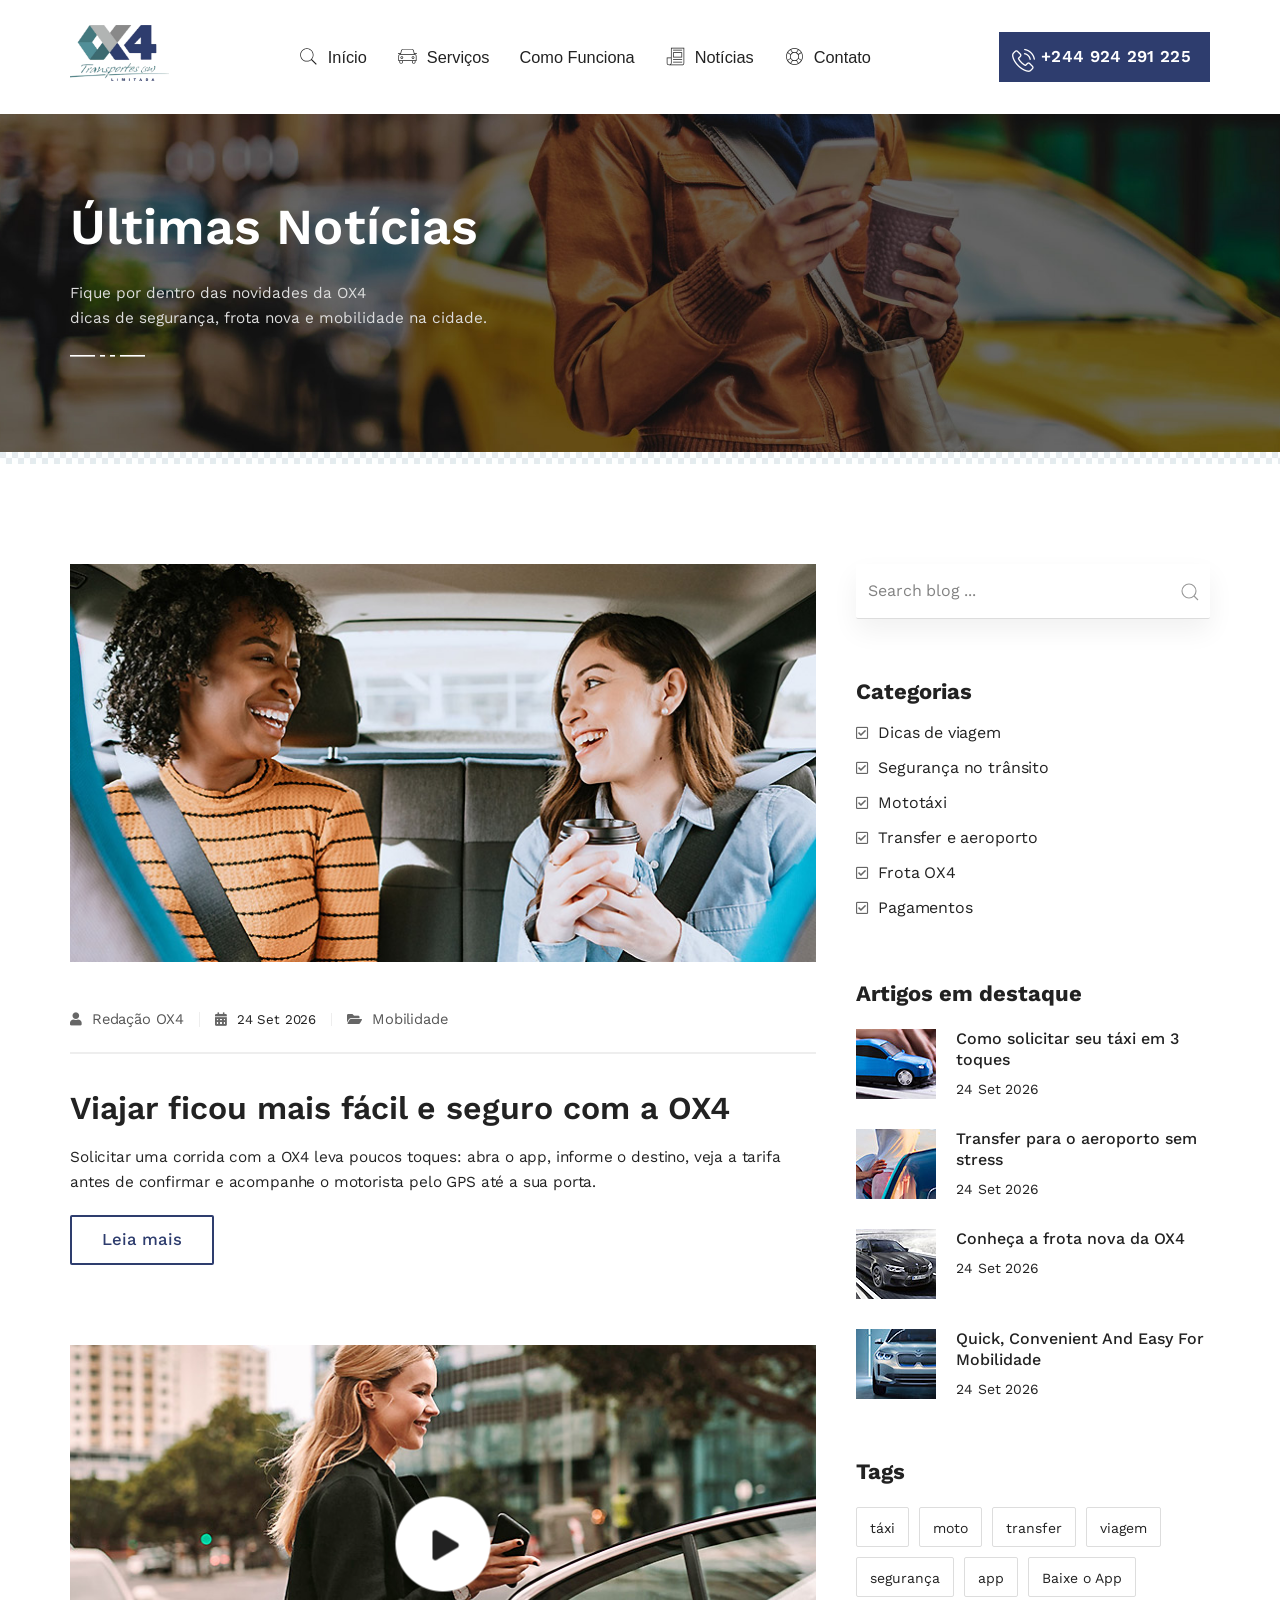
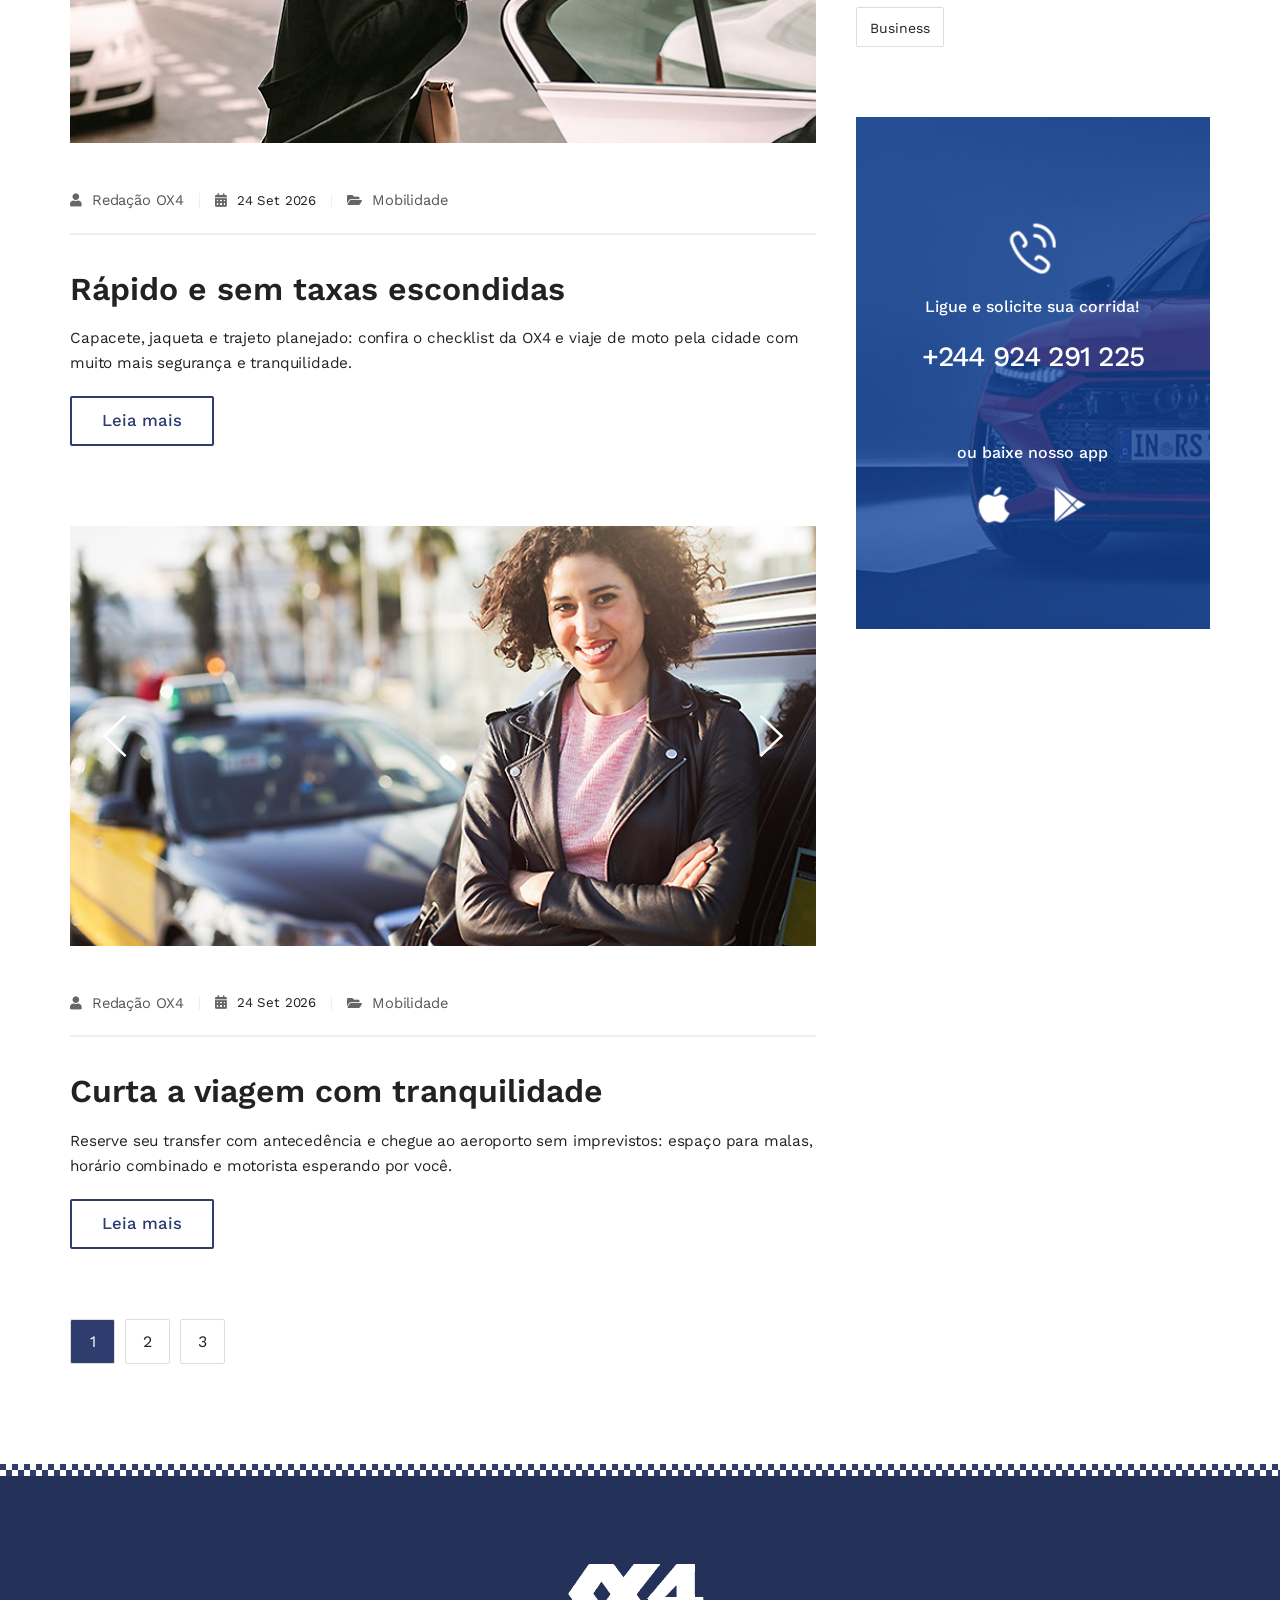
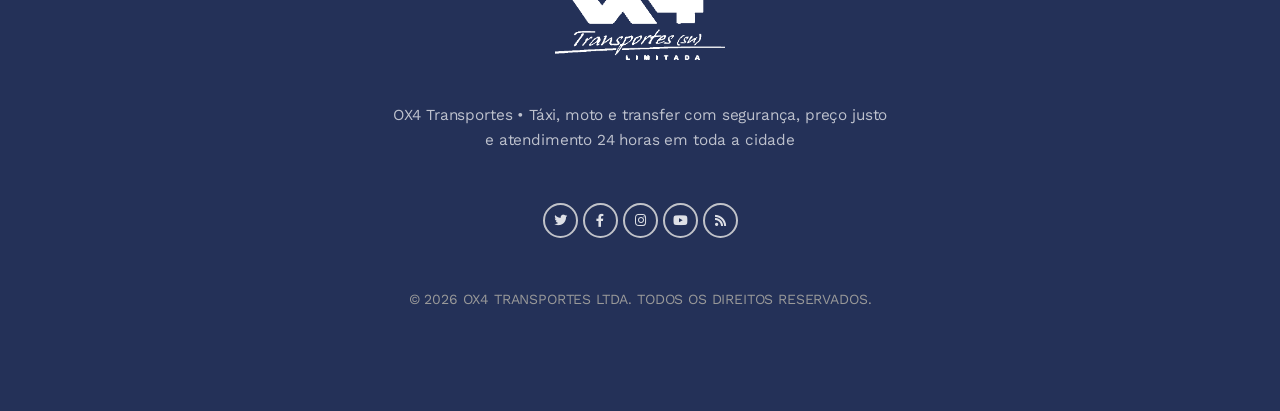
==== getrider/03_blog-1.html @ 81441fee "Atualizar projeto OX4 Transporte" ====
<!DOCTYPE html>
<html lang="pt-BR">

<head>
    <meta charset="utf-8">
    <title>Notícias | OX4 Transportes</title>
    <meta content="OX4 Transportes" name="author">
    <meta content="OX4 Transportes - Táxi, Moto e Transfer" name="description">
    <meta name="viewport" content="width=device-width, initial-scale=1.0">
    <link rel="icon" type="image/png" href="assets/img/favicon.png">
    <meta name="HandheldFriendly" content="true">
    <meta name="format-detection" content="telephone=no">
    <meta content="IE=edge" http-equiv="X-UA-Compatible">
    <link rel="stylesheet" href="assets/css/uikit.min.css">
    <link rel="stylesheet" href="assets/css/all.min.css">
    <link rel="stylesheet" href="assets/css/datepicker.min.css">
    <link rel="stylesheet" href="assets/css/main.css">
    <link rel="stylesheet" href="assets/fonts/flaticon/font/flaticon.css">
</head>

<body class="page-blog">

    <!-- Loader-->
    <div id="page-preloader"><span class="spinner border-t_second_b border-t_prim_a"></span></div>
    <!-- Loader end-->


    <div class="page-wrapper">
        <header class="page-header">
            <div class="page-header__scroll" data-uk-sticky>
                <div class="uk-container">
                    <div class="page-header__inner">
                        <div class="page-header__logo">
                            <div class="logo"><a class="logo__link" href="index.html"><img class="logo__img" src="assets/img/logo.png" alt="OX4 Transportes"></a></div>
                        </div>
                        <div class="page-header__menu">
                            <nav class="page-nav" data-uk-navbar="">
                                <ul class="uk-navbar-nav">
                                <li><a href="01_landing_page.html"> <img src="assets/img/search.svg" data-uk-svg alt="home">Início</a></li>
                                <li><a href="02-search-1.html"> <img src="assets/img/car.svg" data-uk-svg alt="servicos">Serviços</a>
                                    <div class="uk-navbar-dropdown">
                                        <ul class="uk-nav uk-navbar-dropdown-nav">
                                            <li><a href="02-search-1.html">Solicitar Táxi</a></li>
                                            <li><a href="02-search-2.html">Solicitar Moto</a></li>
                                            <li><a href="02-search-3.html">Transfer e Corridas</a></li>
                                        </ul>
                                    </div>
                                </li>
                                <li> <a href="01_landing_page.html#como-funciona">Como Funciona</a></li>
                                <li><a href="03_blog-1.html"> <img src="assets/img/news-paper.svg" data-uk-svg alt="news-paper">Notícias</a>
                                    <div class="uk-navbar-dropdown">
                                        <ul class="uk-nav uk-navbar-dropdown-nav">
                                            <li><a href="03_blog-1.html">Lista de notícias</a></li>
                                            <li><a href="04_blog-2.html">Grade de notícias</a></li>
                                            <li><a href="05_blog-post.html">Matéria</a></li>
                                        </ul>
                                    </div>
                                </li>
                                <li> <a href="06_contact.html"> <img src="assets/img/help2.svg" data-uk-svg alt="help2">Contato</a></li>
                            </ul>
                        </nav>
                        </div>
                        <div class="page-header__phone"><a class="uk-button uk-button-danger" href="tel:+244924291225"> <i class="flaticon-phone-call"></i><span>+244 924 291 225</span></a></div>
                        <div class="page-header__btn"> <a class="uk-button uk-button-danger" href="03_blog-1.html#offcanvas" data-uk-toggle data-uk-icon="menu"></a></div>
                    </div>
                </div>
            </div>
        </header>
        <main class="page-main">
            <div class="section-banner">
                <div class="section-banner__bg">
                    <div class="uk-cover-container"><img src="assets/img/img-banner-blog-2.jpg" alt="img-banner" data-uk-cover><canvas></canvas></div>
                </div>
                <div class="section-banner__content">
                    <div class="uk-overlay uk-position-center-left uk-width-1-1">
                        <div class="uk-container uk-width-1-1">
                            <div class="section-banner__title">
                                <h1>Últimas Notícias</h1>
                            </div>
                            <div class="section-banner__text decor-bottom">Fique por dentro das novidades da OX4<br> dicas de segurança, frota nova e mobilidade na cidade.</div>
                        </div>
                    </div>
                </div>
            </div>
            <div class="page-content">
                <div class="uk-section uk-container">
                    <div class="uk-grid" data-uk-grid>
                        <div class="uk-width-2-3@m">
                            <article class="article-intro">
                                <div class="article-intro__image"><a href="05_blog-post.html"><img src="assets/img/img-article-intro-1.jpg" alt="img-article"></a></div>
                                <div class="article-intro__info">
                                    <div class="article-intro__author"><i class="fas fa-user"></i><a href="03_blog-1.html#!">Redação OX4</a></div>
                                    <div class="article-intro__date"><i class="fas fa-calendar-alt"></i><span>24 Set 2026</span></div>
                                    <div class="article-intro__category"><i class="fas fa-folder-open"></i><a href="03_blog-1.html#!">Mobilidade</a></div>
                                </div>
                                <h3 class="article-intro__title">Viajar ficou mais fácil e seguro com a OX4</h3>
                                <div class="article-intro__content">
                                    <p>Solicitar uma corrida com a OX4 leva poucos toques: abra o app, informe o destino, veja a tarifa antes de confirmar e acompanhe o motorista pelo GPS até a sua porta.</p>
                                </div>
                                <div class="article-intro__more"><a class="uk-button uk-button-default" href="05_blog-post.html">Leia mais</a></div>
                            </article>
                            <article class="article-intro">
                                <div class="article-intro__image">
                                    <div class="video" data-uk-lightbox="video-autoplay:true; index: 1"><a href="https://www.youtube.com/watch?v=c2pz2mlSfXA" data-attrs="width: 1280; height: 720;"><img src="assets/img/img-article-intro-2.jpg" alt="img-article"></a></div>
                                </div>
                                <div class="article-intro__info">
                                    <div class="article-intro__author"><i class="fas fa-user"></i><a href="03_blog-1.html#!">Redação OX4</a></div>
                                    <div class="article-intro__date"><i class="fas fa-calendar-alt"></i><span>24 Set 2026</span></div>
                                    <div class="article-intro__category"><i class="fas fa-folder-open"></i><a href="03_blog-1.html#!">Mobilidade</a></div>
                                </div>
                                <h3 class="article-intro__title">Rápido e sem taxas escondidas</h3>
                                <div class="article-intro__content">
                                    <p>Capacete, jaqueta e trajeto planejado: confira o checklist da OX4 e viaje de moto pela cidade com muito mais segurança e tranquilidade.</p>
                                </div>
                                <div class="article-intro__more"><a class="uk-button uk-button-default" href="05_blog-post.html">Leia mais</a></div>
                            </article>
                            <article class="article-intro">
                                <div class="article-intro__image">
                                    <div class="uk-position-relative uk-visible-toggle uk-light" tabindex="-1" data-uk-slideshow>
                                        <ul class="uk-slideshow-items">
                                            <li><img src="assets/img/img-article-intro-3.jpg" alt data-uk-cover></li>
                                            <li><img src="assets/img/img-article-intro-2.jpg" alt data-uk-cover></li>
                                            <li><img src="assets/img/img-article-intro-1.jpg" alt data-uk-cover></li>
                                        </ul><a class="uk-position-center-left" href="03_blog-1.html#" data-uk-slidenav-previous data-uk-slideshow-item="previous"></a><a class="uk-position-center-right" href="03_blog-1.html#" data-uk-slidenav-next data-uk-slideshow-item="next"></a>
                                    </div>
                                </div>
                                <div class="article-intro__info">
                                    <div class="article-intro__author"><i class="fas fa-user"></i><a href="03_blog-1.html#!">Redação OX4</a></div>
                                    <div class="article-intro__date"><i class="fas fa-calendar-alt"></i><span>24 Set 2026</span></div>
                                    <div class="article-intro__category"><i class="fas fa-folder-open"></i><a href="03_blog-1.html#!">Mobilidade</a></div>
                                </div>
                                <h3 class="article-intro__title">Curta a viagem com tranquilidade</h3>
                                <div class="article-intro__content">
                                    <p>Reserve seu transfer com antecedência e chegue ao aeroporto sem imprevistos: espaço para malas, horário combinado e motorista esperando por você.</p>
                                </div>
                                <div class="article-intro__more"><a class="uk-button uk-button-default" href="05_blog-post.html">Leia mais</a></div>
                            </article>
                            <ul class="uk-pagination uk-margin-large-top">
                                <li class="uk-active"><span>1</span></li>
                                <li><a href="03_blog-1.html#">2</a></li>
                                <li><a href="03_blog-1.html#">3</a></li>
                            </ul>
                        </div>
                        <div class="uk-width-1-3@m">
                            <aside class="sidebar">
                                <div class="widjet widjet-search">
                                    <form class="uk-search uk-search-default" action="03_blog-1.html#!"><button class="uk-search-icon-flip" data-uk-search-icon type="submit"></button><input class="uk-input uk-search-input uk-form-large" type="search" placeholder="Search blog ..."></form>
                                </div>
                                <div class="widjet widjet-category">
                                    <h4 class="widjet__title">Categorias</h4>
                                    <ul class="list-category">
                                        <li> <a href="03_blog-1.html#!">Dicas de viagem</a></li>
                                        <li> <a href="03_blog-1.html#!">Segurança no trânsito</a></li>
                                        <li> <a href="03_blog-1.html#!">Mototáxi</a></li>
                                        <li> <a href="03_blog-1.html#!">Transfer e aeroporto</a></li>
                                        <li> <a href="03_blog-1.html#!">Frota OX4</a></li>
                                        <li> <a href="03_blog-1.html#!">Pagamentos </a></li>
                                    </ul>
                                </div>
                                <div class="widjet widjet-list-articles">
                                    <h4 class="widjet__title">Artigos em destaque</h4>
                                    <ul class="list-articles">
                                        <li class="list-articles-item"><a class="list-articles-item__link" href="03_blog-1.html#!">
                                                <div class="list-articles-item__img"><img src="assets/img/img-article-thumb-1.jpg" alt="article-thumb"></div>
                                                <div class="list-articles-item__info">
                                                    <div class="list-articles-item__title">Como solicitar seu táxi em 3 toques</div>
                                                    <div class="list-articles-item__date">24 Set 2026</div>
                                                </div>
                                            </a></li>
                                        <li class="list-articles-item"><a class="list-articles-item__link" href="03_blog-1.html#!">
                                                <div class="list-articles-item__img"><img src="assets/img/img-article-thumb-2.jpg" alt="article-thumb"></div>
                                                <div class="list-articles-item__info">
                                                    <div class="list-articles-item__title">Transfer para o aeroporto sem stress</div>
                                                    <div class="list-articles-item__date">24 Set 2026</div>
                                                </div>
                                            </a></li>
                                        <li class="list-articles-item"><a class="list-articles-item__link" href="03_blog-1.html#!">
                                                <div class="list-articles-item__img"><img src="assets/img/img-article-thumb-3.jpg" alt="article-thumb"></div>
                                                <div class="list-articles-item__info">
                                                    <div class="list-articles-item__title">Conheça a frota nova da OX4</div>
                                                    <div class="list-articles-item__date">24 Set 2026</div>
                                                </div>
                                            </a></li>
                                        <li class="list-articles-item"><a class="list-articles-item__link" href="03_blog-1.html#!">
                                                <div class="list-articles-item__img"><img src="assets/img/img-article-thumb-4.jpg" alt="article-thumb"></div>
                                                <div class="list-articles-item__info">
                                                    <div class="list-articles-item__title">Quick, Convenient And Easy For Mobilidade</div>
                                                    <div class="list-articles-item__date">24 Set 2026</div>
                                                </div>
                                            </a></li>
                                    </ul>
                                </div>
                                <div class="widjet widjet-tags-cloud">
                                    <h4 class="widjet__title">Tags</h4>
                                    <ul class="tags-list">
                                        <li><a href="03_blog-1.html#!">táxi</a></li>
                                        <li> <a href="03_blog-1.html#!">moto</a></li>
                                        <li><a href="03_blog-1.html#!">transfer</a></li>
                                        <li><a href="03_blog-1.html#!">viagem</a></li>
                                        <li> <a href="03_blog-1.html#!">segurança</a></li>
                                        <li><a href="03_blog-1.html#!">app</a></li>
                                        <li> <a href="03_blog-1.html#!">Baixe o App</a></li>
                                        <li><a href="03_blog-1.html#!">Business</a></li>
                                    </ul>
                                </div>
                                <div class="widjet widjet-download">
                                    <div class="uk-inline uk-width-1-1"><img class="uk-width-1-1" src="assets/img/img-widjet-download.jpg" alt="img-widjet-download">
                                        <div class="uk-overlay uk-position-center uk-text-center"><img src="assets/img/phone.png" alt="phone">
                                            <p>Ligue e solicite sua corrida!</p><a href="tel:+244924291225">+244 924 291 225</a>
                                            <p>ou baixe nosso app</p>
                                            <ul class="uk-flex-center" data-uk-grid>
                                                <li><a href="03_blog-1.html#!"><img src="assets/img/ico-aplle.png" alt=""></a></li>
                                                <li><a href="03_blog-1.html#!"><img src="assets/img/ico-google.png" alt=""></a></li>
                                            </ul>
                                        </div>
                                    </div>
                                </div>
                            </aside>
                        </div>
                    </div>
                </div>
            </div>
        </main>
        <footer class="page-footer">
            <div class="uk-container">
                <div class="page-footer__inner">
                    <div class="page-footer__logo">
                        <div class="logo"><a class="logo__link" href="01_landing_page.html"><img class="logo__img" src="assets/img/logo-white.png" alt="OX4 Transportes"></a></div>
                    </div>
                    <div class="page-footer__text">
                        <p>OX4 Transportes &bull; Táxi, moto e transfer com segurança, preço justo<br> e atendimento 24 horas em toda a cidade</p>
                    </div>
                    <div class="page-footer__social">
                        <ul class="social">
                            <li><a href="03_blog-1.html#!"><i class="fab fa-twitter"></i></a></li>
                            <li><a href="03_blog-1.html#!"><i class="fab fa-facebook-f"></i></a></li>
                            <li><a href="03_blog-1.html#!"><i class="fab fa-instagram"></i></a></li>
                            <li><a href="03_blog-1.html#!"><i class="fab fa-youtube"></i></a></li>
                            <li><a href="03_blog-1.html#!"><i class="fas fa-rss"></i></a></li>
                        </ul>
                    </div>
                    <div class="page-footer__copy"> <span>&copy; 2026 OX4 Transportes Ltda. Todos os direitos reservados.</span></div>
                </div>
            </div><!-- Additional blocks-->
            <div id="offcanvas" data-uk-offcanvas="overlay: true">
                <div class="uk-offcanvas-bar uk-flex uk-flex-column uk-flex-between"><button class="uk-offcanvas-close" type="button" data-uk-close=""></button>
                    <div class="uk-margin">
                        <div class="uk-margin-bottom">
                            <div class="logo"><a class="logo__link" href="01_landing_page.html"><img class="logo__img" src="assets/img/logo-white.png" alt="OX4 Transportes"></a></div>
                        </div>
                        <div class="uk-margin">
                            <ul class="uk-nav uk-nav-default uk-nav-parent-icon" data-uk-nav>
                                <li><a href="01_landing_page.html"> <img src="assets/img/search.svg" data-uk-svg alt="home">Início</a></li>
                                <li class="uk-parent"><a href="02-search-1.html"> <img src="assets/img/car.svg" data-uk-svg alt="servicos">Serviços</a>
                                    <ul class="uk-nav-sub">
                                        <li><a href="02-search-1.html">Solicitar Táxi</a></li>
                                        <li><a href="02-search-2.html">Solicitar Moto</a></li>
                                        <li><a href="02-search-3.html">Transfer e Corridas</a></li>
                                    </ul>
                                </li>
                                <li> <a href="01_landing_page.html#como-funciona">Como Funciona</a></li>
                                <li class="uk-parent"> <a href="03_blog-1.html"> <img src="assets/img/news-paper.svg" data-uk-svg alt="news-paper">Notícias</a>
                                    <ul class="uk-nav-sub">
                                        <li><a href="03_blog-1.html">Lista de notícias</a></li>
                                        <li><a href="04_blog-2.html">Grade de notícias</a></li>
                                        <li><a href="05_blog-post.html">Matéria</a></li>
                                    </ul>
                                </li>
                                <li> <a href="06_contact.html"> <img src="assets/img/help2.svg" data-uk-svg alt="help2">Contato</a></li>
                            </ul>
                        </div>
                    </div>
                    <div class="uk-margin"><a class="uk-button uk-button-danger uk-width-1-1" href="tel:+244924291225"> <img src="assets/img/call.svg" alt="call" data-uk-svg><span>+244 924 291 225</span></a></div>
                </div>
            </div>
            <div class="uk-flex-top" id="callback" data-uk-modal="">
                <div class="uk-modal-dialog uk-modal-body uk-margin-auto-vertical"><button class="uk-modal-close-default" type="button" data-uk-close=""></button>
                    <p>Em instantes nossa central entra em contato com você. Se preferir falar agora, ligue para <b>+244 924 291 225</b> - atendemos 24 horas, todos os dias.</p>
                </div>
            </div><!-- End Additional blocks-->
        </footer>
    </div>
    <script src="assets/js/jquery.min.js"></script>
    <script src="assets/js/uikit.min.js"></script>
    <script src="assets/js/uikit-icons.min.js"></script>
    <script src="assets/js/datepicker.min.js"></script>
    <script src="assets/js/i18n/datepicker.en.js"></script>
    <script src="assets/js/main.js"></script>
</body>

</html>
---- getrider/assets/css/datepicker.min.css ----
.datepicker--cells{display:-webkit-flex;display:-ms-flexbox;display:flex;-webkit-flex-wrap:wrap;-ms-flex-wrap:wrap;flex-wrap:wrap}.datepicker--cell{border-radius:4px;box-sizing:border-box;cursor:pointer;display:-webkit-flex;display:-ms-flexbox;display:flex;position:relative;-webkit-align-items:center;-ms-flex-align:center;align-items:center;-webkit-justify-content:center;-ms-flex-pack:center;justify-content:center;height:32px;z-index:1}.datepicker--cell.-focus-{background:#f0f0f0}.datepicker--cell.-current-{color:#4EB5E6}.datepicker--cell.-current-.-focus-{color:#4a4a4a}.datepicker--cell.-current-.-in-range-{color:#4EB5E6}.datepicker--cell.-in-range-{background:rgba(92,196,239,.1);color:#4a4a4a;border-radius:0}.datepicker--cell.-in-range-.-focus-{background-color:rgba(92,196,239,.2)}.datepicker--cell.-disabled-{cursor:default;color:#aeaeae}.datepicker--cell.-disabled-.-focus-{color:#aeaeae}.datepicker--cell.-disabled-.-in-range-{color:#a1a1a1}.datepicker--cell.-disabled-.-current-.-focus-{color:#aeaeae}.datepicker--cell.-range-from-{border:1px solid rgba(92,196,239,.5);background-color:rgba(92,196,239,.1);border-radius:4px 0 0 4px}.datepicker--cell.-range-to-{border:1px solid rgba(92,196,239,.5);background-color:rgba(92,196,239,.1);border-radius:0 4px 4px 0}.datepicker--cell.-selected-,.datepicker--cell.-selected-.-current-{color:#fff;background:#5cc4ef}.datepicker--cell.-range-from-.-range-to-{border-radius:4px}.datepicker--cell.-selected-{border:none}.datepicker--cell.-selected-.-focus-{background:#45bced}.datepicker--cell:empty{cursor:default}.datepicker--days-names{display:-webkit-flex;display:-ms-flexbox;display:flex;-webkit-flex-wrap:wrap;-ms-flex-wrap:wrap;flex-wrap:wrap;margin:8px 0 3px}.datepicker--day-name{color:#FF9A19;display:-webkit-flex;display:-ms-flexbox;display:flex;-webkit-align-items:center;-ms-flex-align:center;align-items:center;-webkit-justify-content:center;-ms-flex-pack:center;justify-content:center;-webkit-flex:1;-ms-flex:1;flex:1;text-align:center;text-transform:uppercase;font-size:.8em}.-only-timepicker- .datepicker--content,.datepicker--body,.datepicker-inline .datepicker--pointer{display:none}.datepicker--cell-day{width:14.28571%}.datepicker--cells-months{height:170px}.datepicker--cell-month{width:33.33%;height:25%}.datepicker--cells-years,.datepicker--years{height:170px}.datepicker--cell-year{width:25%;height:33.33%}.datepickers-container{position:absolute;left:0;top:0}@media print{.datepickers-container{display:none}}.datepicker{background:#fff;border:1px solid #dbdbdb;box-shadow:0 4px 12px rgba(0,0,0,.15);border-radius:4px;box-sizing:content-box;font-family:Tahoma,sans-serif;font-size:14px;color:#4a4a4a;width:250px;position:absolute;left:-100000px;opacity:0;transition:opacity .3s ease,left 0s .3s,-webkit-transform .3s ease;transition:opacity .3s ease,transform .3s ease,left 0s .3s;transition:opacity .3s ease,transform .3s ease,left 0s .3s,-webkit-transform .3s ease;z-index:100}.datepicker.-from-top-{-webkit-transform:translateY(-8px);transform:translateY(-8px)}.datepicker.-from-right-{-webkit-transform:translateX(8px);transform:translateX(8px)}.datepicker.-from-bottom-{-webkit-transform:translateY(8px);transform:translateY(8px)}.datepicker.-from-left-{-webkit-transform:translateX(-8px);transform:translateX(-8px)}.datepicker.active{opacity:1;-webkit-transform:translate(0);transform:translate(0);transition:opacity .3s ease,left 0s 0s,-webkit-transform .3s ease;transition:opacity .3s ease,transform .3s ease,left 0s 0s;transition:opacity .3s ease,transform .3s ease,left 0s 0s,-webkit-transform .3s ease}.datepicker-inline .datepicker{border-color:#d7d7d7;box-shadow:none;position:static;left:auto;right:auto;opacity:1;-webkit-transform:none;transform:none}.datepicker--content{box-sizing:content-box;padding:4px}.datepicker--pointer{position:absolute;background:#fff;border-top:1px solid #dbdbdb;border-right:1px solid #dbdbdb;width:10px;height:10px;z-index:-1}.datepicker--nav-action:hover,.datepicker--nav-title:hover{background:#f0f0f0}.-top-center- .datepicker--pointer,.-top-left- .datepicker--pointer,.-top-right- .datepicker--pointer{top:calc(100% - 4px);-webkit-transform:rotate(135deg);transform:rotate(135deg)}.-right-bottom- .datepicker--pointer,.-right-center- .datepicker--pointer,.-right-top- .datepicker--pointer{right:calc(100% - 4px);-webkit-transform:rotate(225deg);transform:rotate(225deg)}.-bottom-center- .datepicker--pointer,.-bottom-left- .datepicker--pointer,.-bottom-right- .datepicker--pointer{bottom:calc(100% - 4px);-webkit-transform:rotate(315deg);transform:rotate(315deg)}.-left-bottom- .datepicker--pointer,.-left-center- .datepicker--pointer,.-left-top- .datepicker--pointer{left:calc(100% - 4px);-webkit-transform:rotate(45deg);transform:rotate(45deg)}.-bottom-left- .datepicker--pointer,.-top-left- .datepicker--pointer{left:10px}.-bottom-right- .datepicker--pointer,.-top-right- .datepicker--pointer{right:10px}.-bottom-center- .datepicker--pointer,.-top-center- .datepicker--pointer{left:calc(50% - 10px / 2)}.-left-top- .datepicker--pointer,.-right-top- .datepicker--pointer{top:10px}.-left-bottom- .datepicker--pointer,.-right-bottom- .datepicker--pointer{bottom:10px}.-left-center- .datepicker--pointer,.-right-center- .datepicker--pointer{top:calc(50% - 10px / 2)}.datepicker--body.active{display:block}.datepicker--nav{display:-webkit-flex;display:-ms-flexbox;display:flex;-webkit-justify-content:space-between;-ms-flex-pack:justify;justify-content:space-between;border-bottom:1px solid #efefef;min-height:32px;padding:4px}.-only-timepicker- .datepicker--nav{display:none}.datepicker--nav-action,.datepicker--nav-title{display:-webkit-flex;display:-ms-flexbox;display:flex;cursor:pointer;-webkit-align-items:center;-ms-flex-align:center;align-items:center;-webkit-justify-content:center;-ms-flex-pack:center;justify-content:center}.datepicker--nav-action{width:32px;border-radius:4px;-webkit-user-select:none;-moz-user-select:none;-ms-user-select:none;user-select:none}.datepicker--nav-action.-disabled-{visibility:hidden}.datepicker--nav-action svg{width:32px;height:32px}.datepicker--nav-action path{fill:none;stroke:#9c9c9c;stroke-width:2px}.datepicker--nav-title{border-radius:4px;padding:0 8px}.datepicker--buttons,.datepicker--time{border-top:1px solid #efefef;padding:4px}.datepicker--nav-title i{font-style:normal;color:#9c9c9c;margin-left:5px}.datepicker--nav-title.-disabled-{cursor:default;background:0 0}.datepicker--buttons{display:-webkit-flex;display:-ms-flexbox;display:flex}.datepicker--button{color:#4EB5E6;cursor:pointer;border-radius:4px;-webkit-flex:1;-ms-flex:1;flex:1;display:-webkit-inline-flex;display:-ms-inline-flexbox;display:inline-flex;-webkit-justify-content:center;-ms-flex-pack:center;justify-content:center;-webkit-align-items:center;-ms-flex-align:center;align-items:center;height:32px}.datepicker--button:hover{color:#4a4a4a;background:#f0f0f0}.datepicker--time{display:-webkit-flex;display:-ms-flexbox;display:flex;-webkit-align-items:center;-ms-flex-align:center;align-items:center;position:relative}.datepicker--time.-am-pm- .datepicker--time-sliders{-webkit-flex:0 1 138px;-ms-flex:0 1 138px;flex:0 1 138px;max-width:138px}.-only-timepicker- .datepicker--time{border-top:none}.datepicker--time-sliders{-webkit-flex:0 1 153px;-ms-flex:0 1 153px;flex:0 1 153px;margin-right:10px;max-width:153px}.datepicker--time-label{display:none;font-size:12px}.datepicker--time-current{display:-webkit-flex;display:-ms-flexbox;display:flex;-webkit-align-items:center;-ms-flex-align:center;align-items:center;-webkit-flex:1;-ms-flex:1;flex:1;font-size:14px;text-align:center;margin:0 0 0 10px}.datepicker--time-current-colon{margin:0 2px 3px;line-height:1}.datepicker--time-current-hours,.datepicker--time-current-minutes{line-height:1;font-size:19px;font-family:"Century Gothic",CenturyGothic,AppleGothic,sans-serif;position:relative;z-index:1}.datepicker--time-current-hours:after,.datepicker--time-current-minutes:after{content:'';background:#f0f0f0;border-radius:4px;position:absolute;left:-2px;top:-3px;right:-2px;bottom:-2px;z-index:-1;opacity:0}.datepicker--time-current-hours.-focus-:after,.datepicker--time-current-minutes.-focus-:after{opacity:1}.datepicker--time-current-ampm{text-transform:uppercase;-webkit-align-self:flex-end;-ms-flex-item-align:end;align-self:flex-end;color:#9c9c9c;margin-left:6px;font-size:11px;margin-bottom:1px}.datepicker--time-row{display:-webkit-flex;display:-ms-flexbox;display:flex;-webkit-align-items:center;-ms-flex-align:center;align-items:center;font-size:11px;height:17px;background:linear-gradient(to right,#dedede,#dedede) left 50%/100% 1px no-repeat}.datepicker--time-row:first-child{margin-bottom:4px}.datepicker--time-row input[type=range]{background:0 0;cursor:pointer;-webkit-flex:1;-ms-flex:1;flex:1;height:100%;padding:0;margin:0;-webkit-appearance:none}.datepicker--time-row input[type=range]::-ms-tooltip{display:none}.datepicker--time-row input[type=range]:hover::-webkit-slider-thumb{border-color:#b8b8b8}.datepicker--time-row input[type=range]:hover::-moz-range-thumb{border-color:#b8b8b8}.datepicker--time-row input[type=range]:hover::-ms-thumb{border-color:#b8b8b8}.datepicker--time-row input[type=range]:focus{outline:0}.datepicker--time-row input[type=range]:focus::-webkit-slider-thumb{background:#5cc4ef;border-color:#5cc4ef}.datepicker--time-row input[type=range]:focus::-moz-range-thumb{background:#5cc4ef;border-color:#5cc4ef}.datepicker--time-row input[type=range]:focus::-ms-thumb{background:#5cc4ef;border-color:#5cc4ef}.datepicker--time-row input[type=range]::-webkit-slider-thumb{-webkit-appearance:none;box-sizing:border-box;height:12px;width:12px;border-radius:3px;border:1px solid #dedede;background:#fff;cursor:pointer;transition:background .2s;margin-top:-6px}.datepicker--time-row input[type=range]::-moz-range-thumb{box-sizing:border-box;height:12px;width:12px;border-radius:3px;border:1px solid #dedede;background:#fff;cursor:pointer;transition:background .2s}.datepicker--time-row input[type=range]::-ms-thumb{box-sizing:border-box;height:12px;width:12px;border-radius:3px;border:1px solid #dedede;background:#fff;cursor:pointer;transition:background .2s}.datepicker--time-row input[type=range]::-webkit-slider-runnable-track{border:none;height:1px;cursor:pointer;color:transparent;background:0 0}.datepicker--time-row input[type=range]::-moz-range-track{border:none;height:1px;cursor:pointer;color:transparent;background:0 0}.datepicker--time-row input[type=range]::-ms-track{border:none;height:1px;cursor:pointer;color:transparent;background:0 0}.datepicker--time-row input[type=range]::-ms-fill-lower{background:0 0}.datepicker--time-row input[type=range]::-ms-fill-upper{background:0 0}.datepicker--time-row span{padding:0 12px}.datepicker--time-icon{color:#9c9c9c;border:1px solid;border-radius:50%;font-size:16px;position:relative;margin:0 5px -1px 0;width:1em;height:1em}.datepicker--time-icon:after,.datepicker--time-icon:before{content:'';background:currentColor;position:absolute}.datepicker--time-icon:after{height:.4em;width:1px;left:calc(50% - 1px);top:calc(50% + 1px);-webkit-transform:translateY(-100%);transform:translateY(-100%)}.datepicker--time-icon:before{width:.4em;height:1px;top:calc(50% + 1px);left:calc(50% - 1px)}.datepicker--cell-day.-other-month-,.datepicker--cell-year.-other-decade-{color:#dedede}.datepicker--cell-day.-other-month-:hover,.datepicker--cell-year.-other-decade-:hover{color:#c5c5c5}.-disabled-.-focus-.datepicker--cell-day.-other-month-,.-disabled-.-focus-.datepicker--cell-year.-other-decade-{color:#dedede}.-selected-.datepicker--cell-day.-other-month-,.-selected-.datepicker--cell-year.-other-decade-{color:#fff;background:#a2ddf6}.-selected-.-focus-.datepicker--cell-day.-other-month-,.-selected-.-focus-.datepicker--cell-year.-other-decade-{background:#8ad5f4}.-in-range-.datepicker--cell-day.-other-month-,.-in-range-.datepicker--cell-year.-other-decade-{background-color:rgba(92,196,239,.1);color:#ccc}.-in-range-.-focus-.datepicker--cell-day.-other-month-,.-in-range-.-focus-.datepicker--cell-year.-other-decade-{background-color:rgba(92,196,239,.2)}.datepicker--cell-day.-other-month-:empty,.datepicker--cell-year.-other-decade-:empty{background:0 0;border:none}
---- getrider/assets/css/main.css ----
@import url('https://fonts.googleapis.com/css2?family=Work+Sans:ital,wght@0,100;0,200;0,300;0,400;0,500;0,600;0,700;0,800;0,900;1,100;1,200;1,300;1,400;1,500;1,600;1,700;1,800;1,900&display=swap');


.page-showcase .uk-section {
    padding-top: 30px;
}

.slide-canvas {
    height: 630px;
}

/* ======= PRELOADER ========== */
.preloaderjs .spinner {
    display: none !important;
}

.preloaderjs#page-preloader {
    background: rgba(46, 61, 110, 0.99) !important;
}

#page-preloader {
    position: fixed;
    top: 0;
    right: 0;
    bottom: 0;
    left: 0;
    width: 100%;
    height: 100%;
    background: #2E3D6E;
    z-index: 100500;
}

#page-preloader .spinner {
    position: absolute;
    top: 50%;
    left: 50%;
    display: block;
    width: 100px;
    height: 100px;
    margin-top: -50px;
    margin-left: -50px;
    border: 3px solid transparent;
    border-top-color: #B1B4B3;
    border-radius: 50%;
    z-index: 1001;
    -webkit-animation: spin 2.5s infinite linear;
    animation: spin 2.5s infinite linear;
}

#page-preloader .spinner:before,
#page-preloader .spinner:after {
    position: absolute;
    border-radius: 50%;
    content: '';
}

#page-preloader .spinner:before {
    top: 5px;
    right: 5px;
    bottom: 5px;
    left: 5px;
    border: 3px solid transparent;
    border-top-color: #44787E;
    -webkit-animation: spin 2s infinite linear;
    animation: spin 2s infinite linear;
}

#page-preloader .spinner:after {
    top: 15px;
    right: 15px;
    bottom: 15px;
    left: 15px;
    border: 3px solid transparent;
    border-top-color: #518F98;
    -webkit-animation: spin 1s infinite linear;
    animation: spin 1s infinite linear;
}

@-webkit-keyframes spin {
    0% {
        -webkit-transform: rotate(0);
        transform: rotate(0);
    }

    100% {
        -webkit-transform: rotate(360deg);
        transform: rotate(360deg);
    }
}

@keyframes spin {
    0% {
        -webkit-transform: rotate(0);
        transform: rotate(0);
    }

    100% {
        -webkit-transform: rotate(360deg);
        transform: rotate(360deg);
    }
}


html,
body {
    color: #222222;
    font-family: Work Sans, -apple-system, BlinkMacSystemFont, Segoe UI, Roboto, Helvetica Neue, Arial, Noto Sans, sans-serif;
    font-size: 16px;
    font-stretch: normal;
    font-style: normal;
    font-weight: normal;
    letter-spacing: -0.16px;
    line-height: 1.63;
}

.uk-h1,
.uk-h2,
.uk-h3,
.uk-h4,
.uk-h5,
.uk-h6,
.uk-heading-2xlarge,
.uk-heading-large,
.uk-heading-medium,
.uk-heading-small,
.uk-heading-xlarge,
h1,
h2,
h3,
h4,
h5,
h6 {
    color: #222222;
    font-family: Work Sans, -apple-system, BlinkMacSystemFont, Segoe UI, Roboto, Helvetica Neue, Arial, Noto Sans, sans-serif;
    font-stretch: normal;
    font-style: normal;
    font-weight: 500;
    letter-spacing: normal;
    line-height: normal;
}



[class*=uk-list] > :before {
    color: #2E3D6E;
}

.section-title {
    display: block;
    position: relative;
    margin-bottom: 80px;
}


.section-title p {
    opacity: 0.65;
}

.section-title:after {
    display: inline-block;
    width: 75px;
    height: 2px;
    margin: 24px 0 0;
    background-image: url("data:image/svg+xml,%3Csvg xmlns='http://www.w3.org/2000/svg' width='75' height='2' viewBox='0 0 75 2'%3E%3Crect fill='%23888' width='25' height='2'/%3E%3Crect fill='%23888' x='50' width='25' height='2'/%3E%3Crect fill='%23888' x='30' width='5' height='2'/%3E%3Crect fill='%23888' x='40' width='5' height='2'/%3E%3C/svg%3E%0A");
    content: '';
}

.section-title .uk-h2 {
    margin: 0;
    color: #222222;
    font-size: 44px;
    font-stretch: normal;
    font-style: normal;
    font-weight: 600;
    letter-spacing: normal;
    line-height: normal;
}

html {
    -webkit-box-sizing: border-box;
    box-sizing: border-box;
}

body {
    -webkit-text-size-adjust: none;
}

*,
*::before,
*::after {
    -webkit-box-sizing: border-box;
    box-sizing: border-box;
}

a[href^="http"]:empty::before {
    content: attr(href);
}

a,
label {
    -webkit-tap-highlight-color: transparent;
}

input[type=text],
input[type=submit],
textarea {
    -webkit-appearance: none;
}

.unselectable {
    -webkit-user-select: none;
    -moz-user-select: none;
    -ms-user-select: none;
    user-select: none;
}

.full-width {
    position: relative;
    right: 50%;
    left: 50%;
    width: 100vw;
    margin-right: -50vw;
    margin-left: -50vw;
}

.shine {
    display: block;
    position: relative;
    overflow: hidden;
}

.shine:after {
    -webkit-transform: rotate(-30deg);
    -ms-transform: rotate(-30deg);
    position: absolute;
    top: -20%;
    left: -230%;
    width: 200%;
    height: 200%;
    transform: rotate(-30deg);
    background: rgba(255, 255, 255, 0.13);
    background: -webkit-gradient(linear, left top, right top, from(rgba(255, 255, 255, 0.13)), color-stop(77%, rgba(255, 255, 255, 0.13)), color-stop(92%, rgba(255, 255, 255, 0.5)), to(rgba(255, 255, 255, 0)));
    background: -o-linear-gradient(left, rgba(255, 255, 255, 0.13) 0%, rgba(255, 255, 255, 0.13) 77%, rgba(255, 255, 255, 0.5) 92%, rgba(255, 255, 255, 0) 100%);
    background: linear-gradient(to right, rgba(255, 255, 255, 0.13) 0%, rgba(255, 255, 255, 0.13) 77%, rgba(255, 255, 255, 0.5) 92%, rgba(255, 255, 255, 0) 100%);
    content: "";
    opacity: 0;
    pointer-events: none;
}

.shine:hover:after {
    -webkit-transition-duration: 0.7s, 0.7s, 0.15s;
    -o-transition-duration: 0.7s, 0.7s, 0.15s;
    -webkit-transition-property: left, top, opacity;
    -o-transition-property: left, top, opacity;
    -webkit-transition-timing-function: ease;
    -o-transition-timing-function: ease;
    top: -50%;
    left: -50%;
    opacity: 1;
    transition-duration: 0.7s, 0.7s, 0.15s;
    transition-property: left, top, opacity;
    transition-timing-function: ease;
}

.shine:active:after {
    opacity: 0;
}

.page-wrapper {
    -webkit-box-orient: vertical;
    -webkit-box-direction: normal;
    -ms-flex-direction: column;
    -webkit-box-pack: justify;
    -ms-flex-pack: justify;
    display: -webkit-box;
    display: -ms-flexbox;
    display: flex;
    flex-direction: column;
    justify-content: space-between;
    min-height: 100vh;
    overflow: hidden;
}

.page-wrapper .page-main {
    -webkit-box-flex: 1;
    -ms-flex-positive: 1;
    flex-grow: 1;
}

.uk-container {
    max-width: 1140px;
}

.uk-container-small {
    max-width: 900px;
}

.uk-container-large {
    max-width: 1400px;
}

.uk-container-expand {
    max-width: 100%;
}

.uk-comment {
    padding: 40px 30px 30px 40px;
    background-color: #fff;
}

.uk-comment-list .uk-comment ~ ul {
    position: relative;
    padding-left: 50px;
}

.uk-comment-list .uk-comment ~ ul::before {
    display: block;
    position: absolute;
    top: 0;
    left: 0;
    width: 30px;
    height: 30px;
    border-bottom: 1px solid #c7cdd8;
    border-left: 1px solid #c7cdd8;
    content: '';
}

.uk-comment-header .uk-comment-meta {
    padding-left: 12px;
    padding-top: 3px;
}

.uk-comment-list .uk-comment-header {
    margin-bottom: 13px;
}

.uk-comment {
    position: relative;
}


.uk-comment-list .uk-link-muted {
    position: absolute;
    bottom: 11px;
    right: 25px;
    opacity: 0;
    transition: 0.3s;
}

.uk-comment:hover .uk-link-muted {
    opacity: 1;
}

.uk-comment-list .uk-comment ~ ul {
    margin: 15px 0;
}

.uk-comment-list > :nth-child(n+2) {
    margin-top: 15px;
}

.uk-background-muted {
    background-color: #EFF5F7;
}

.uk-button {
    -webkit-box-pack: center;
    -ms-flex-pack: center;
    -webkit-box-align: center;
    -ms-flex-align: center;
    -webkit-transition: 0.3s;
    -o-transition: 0.3s;
    display: -webkit-inline-box;
    display: -ms-inline-flexbox;
    display: inline-flex;
    align-items: center;
    justify-content: center;
    height: 50px;
    font-family: Work Sans;
    font-size: 18px;
    font-stretch: normal;
    font-style: normal;
    font-weight: 500;
    letter-spacing: normal;
    line-height: 2.78;
    text-transform: none;
    transition: 0.3s;
}

.uk-button img,
.uk-button svg {
    width: 25px;
    height: 25px;
    margin: 0 9px 0 0;
}

.uk-button-default {
    border: solid 2px #ffffff;
    border-radius: 2px;
    color: #ffffff;
}

.uk-button-default:hover,
.uk-button-default:focus,
.uk-button-default:active {
    border-color: #2E3D6E;
    color: #2E3D6E;
}

.uk-button-danger {
    background-color: #2E3D6E;
}

.uk-button-danger:hover,
.uk-button-danger:focus,
.uk-button-danger:active {
    background-color: #3E5090;
}

.uk-button-link {
    -webkit-transition: 0.3s;
    -o-transition: 0.3s;
    color: #222222;
    font-size: 16px;
    font-stretch: normal;
    font-style: normal;
    font-weight: 500;
    letter-spacing: normal;
    line-height: normal;
    text-align: center;
    text-decoration: underline;
    text-transform: uppercase;
    transition: 0.3s;
}

.uk-button-link:hover,
.uk-button-link:focus,
.uk-button-link:active {
    color: #2E3D6E;
    text-decoration: none;
}

.uk-input {
    -webkit-box-shadow: 0px 12px 27px 0 rgba(0, 0, 0, 0.06);
    height: 55px;
    padding-left: 26px;
    border: 0;
    border-radius: 2px;
    background-color: #ffffff;
    box-shadow: 0px 12px 27px 0 rgba(0, 0, 0, 0.06);
    color: #222222;
    font-size: 16px;
    font-stretch: normal;
    font-style: normal;
    font-weight: 300;
    letter-spacing: -0.16px;
    line-height: 3.44;
    line-height: normal;
    text-align: left;
}

.uk-input::-webkit-input-placeholder {
    color: #222222;
    font-size: 16px;
    font-stretch: normal;
    font-style: normal;
    font-weight: 300;
    letter-spacing: -0.16px;
    line-height: normal;
    text-align: left;
}

.uk-input::-moz-placeholder {
    color: #222222;
    font-size: 16px;
    font-stretch: normal;
    font-style: normal;
    font-weight: 300;
    letter-spacing: -0.16px;
    line-height: normal;
    text-align: left;
}

.uk-input:-ms-input-placeholder {
    color: #222222;
    font-size: 16px;
    font-stretch: normal;
    font-style: normal;
    font-weight: 300;
    letter-spacing: -0.16px;
    line-height: normal;
    text-align: left;
}

.uk-input::-ms-input-placeholder {
    color: #222222;
    font-size: 16px;
    font-stretch: normal;
    font-style: normal;
    font-weight: 300;
    letter-spacing: -0.16px;
    line-height: normal;
    text-align: left;
}

.uk-input::placeholder {
    color: #222222;
    font-size: 16px;
    font-stretch: normal;
    font-style: normal;
    font-weight: 300;
    letter-spacing: -0.16px;
    line-height: normal;
    text-align: left;
}

.uk-textarea {
    -webkit-box-shadow: 0px 12px 27px 0 rgba(0, 0, 0, 0.06);
    height: 130px;
    padding-top: 22px;
    padding-left: 26px;
    border: 0;
    border-radius: 2px;
    background-color: #ffffff;
    box-shadow: 0px 12px 27px 0 rgba(0, 0, 0, 0.06);
    color: #222222;
    font-size: 16px;
    font-stretch: normal;
    font-style: normal;
    font-weight: 300;
    letter-spacing: -0.16px;
    line-height: normal;
    text-align: left;
    resize: none;
}

.uk-textarea::-webkit-input-placeholder {
    color: #222222;
    font-size: 16px;
    font-stretch: normal;
    font-style: normal;
    font-weight: 300;
    letter-spacing: -0.16px;
    line-height: normal;
    text-align: left;
}

.uk-textarea::-moz-placeholder {
    color: #222222;
    font-size: 16px;
    font-stretch: normal;
    font-style: normal;
    font-weight: 300;
    letter-spacing: -0.16px;
    line-height: normal;
    text-align: left;
}

.uk-textarea:-ms-input-placeholder {
    color: #222222;
    font-size: 16px;
    font-stretch: normal;
    font-style: normal;
    font-weight: 300;
    letter-spacing: -0.16px;
    line-height: normal;
    text-align: left;
}

.uk-textarea::-ms-input-placeholder {
    color: #222222;
    font-size: 16px;
    font-stretch: normal;
    font-style: normal;
    font-weight: 300;
    letter-spacing: -0.16px;
    line-height: normal;
    text-align: left;
}

.uk-textarea::placeholder {
    color: #222222;
    font-size: 16px;
    font-stretch: normal;
    font-style: normal;
    font-weight: 300;
    letter-spacing: -0.16px;
    line-height: normal;
    text-align: left;
}

.uk-dotnav > * > * {
    border: solid 1px #cccccc;
}

.uk-dotnav > .uk-active > * {
    border-color: #2E3D6E;
    background-color: #2E3D6E;
}

.uk-pagination > * + * {
    margin-left: 10px;
}

.uk-pagination > * > * {
    -webkit-box-pack: center;
    -ms-flex-pack: center;
    -webkit-box-align: center;
    -ms-flex-align: center;
    display: -webkit-box;
    display: -ms-flexbox;
    display: flex;
    align-items: center;
    justify-content: center;
    width: 45px;
    height: 45px;
    padding: 0;
    border: solid 1px #dddddd;
    border-radius: 2px;
    background-color: #ffffff;
    color: #222222;
    font-size: 16px;
    font-stretch: normal;
    font-style: normal;
    font-weight: normal;
    letter-spacing: normal;
    line-height: normal;
    text-align: center;
}

.uk-pagination > *.uk-active > * {
    background-color: #2E3D6E;
    color: #ffffff;
}

.social {
    -webkit-box-pack: start;
    -ms-flex-pack: start;
    -webkit-box-align: center;
    -ms-flex-align: center;
    display: -webkit-box;
    display: -ms-flexbox;
    display: flex;
    align-items: center;
    justify-content: flex-start;
    margin: 0;
    padding: 0;
    list-style-type: none;
}

.social li + li {
    margin-left: 5px;
}

.social li a {
    -webkit-box-pack: center;
    -ms-flex-pack: center;
    -webkit-box-align: center;
    -ms-flex-align: center;
    -webkit-transition: 0.5s;
    -o-transition: 0.5s;
    display: -webkit-box;
    display: -ms-flexbox;
    display: flex;
    align-items: center;
    justify-content: center;
    width: 35px;
    height: 35px;
    border: 2px solid #dddddd;
    border-radius: 50%;
    color: #999999;
    opacity: 0.85;
    transition: 0.5s;
}

.page-footer .social li a i {
    color: #fff;
}

.social li a i {
    font-size: 13px;
}

.main-search-section .social li a i {
    color: #999999;
}


.main-search-section .social li:hover a {
    border-color: #2E3D6E;
}

.main-search-section .social li a:hover i {
    color: #2E3D6E;
}

.social li a:hover,
.social li a:focus,
.social li a:active {
    color: #2E3D6E;
    text-decoration: none;
    opacity: 1;
}

.page-header {
    display: block;
    position: relative;
}

.page-header__scroll {
    padding: 25px 0;
}

.page-header__scroll.uk-active {
    -webkit-box-shadow: 0 0 15px 5px rgba(0, 0, 0, 0.05);
    background-color: #fff;
    box-shadow: 0 0 15px 5px rgba(0, 0, 0, 0.05);
}

.page-header__inner {
    -webkit-box-pack: justify;
    -ms-flex-pack: justify;
    -webkit-box-align: center;
    -ms-flex-align: center;
    display: -webkit-box;
    display: -ms-flexbox;
    display: flex;
    align-items: center;
    justify-content: space-between;
}

.page-header__menu {
    margin: 0 15px;
}

.page-header__btn {
    display: none;
    margin-left: 20px;
}

.page-header__btn .uk-button {
    padding: 0 12px;
}

.page-header__btn .uk-button svg {
    margin: 0;
}

.logo {
    display: inline-block;
    position: relative;
}

.logo__link {
    display: block;
    position: relative;
}

.logo__img {
    display: block;
    position: relative;
}

.page-header.page-header--search {
    display: block;
    z-index: 1;
    position: absolute;
    top: 0;
    left: 0;
    width: 100%;
    padding-top: 35px;
    padding-right: 45px;
    padding-left: 45px;
}

.page-header.page-header--search .page-header__logo {
    margin-right: 50px;
}

.page-header.page-header--search .page-header__menu {
    margin-right: auto;
}

.page-footer {
    display: block;
    position: relative;
    padding: 100px 0;
    background-color: #243158;
    color: #ffffff;
}

.page-footer::before {
    display: block;
    position: absolute;
    top: 0;
    left: 0;
    width: 100%;
    height: 12px;
    background-image: url(../img/decor.jpg);
    content: '';
}

.page-footer__inner {
    text-align: center;
}

.page-footer__text {
    opacity: 0.7;
}

.page-footer__logo {
    margin-bottom: 35px;
}

.page-footer__social {
    margin: 50px 0;
}

.page-footer__social .social {
    -webkit-box-pack: center;
    -ms-flex-pack: center;
    justify-content: center;
}

.page-footer__copy {
    color: #999999;
    font-size: 14px;
    text-transform: uppercase;
}

.page-footer.page-footer--search {
    padding: 0 0 35px 0;
    background: none;
}

.page-footer.page-footer--search::before {
    display: none;
}

.page-footer.page-footer--search .page-footer__inner {
    -webkit-box-pack: justify;
    -ms-flex-pack: justify;
    -webkit-box-align: center;
    -ms-flex-align: center;
    display: -webkit-box;
    display: -ms-flexbox;
    display: flex;
    align-items: center;
    justify-content: space-between;
}

.page-footer.page-footer--search .page-footer__social {
    margin: 0;
}

.page-nav .uk-navbar-nav > li > a {
    -webkit-transition: 0.5s;
    -o-transition: 0.5s;
    min-height: 50px;
    color: #222222;
    font-size: 18px;
    font-stretch: normal;
    font-style: normal;
    font-weight: 500;
    letter-spacing: normal;
    text-transform: none;
    transition: 0.5s;
}

.page-nav .uk-navbar-nav > li > a img,
.page-nav .uk-navbar-nav > li > a svg {
    width: 21px;
    height: 21px;
    margin-right: 9px;
}

.page-nav .uk-navbar-nav > li > a:hover,
.page-nav .uk-navbar-nav > li > a:focus,
.page-nav .uk-navbar-nav > li > a:active {
    color: #2E3D6E;
}

.uk-offcanvas-bar {
    padding: 20px;
    background: #243158;
}

.uk-offcanvas-bar::before {
    display: block;
    position: absolute;
    bottom: 0;
    left: 0;
    width: 100%;
    height: 12px;
    background-image: url(../img/decor.jpg);
    content: '';
}

.uk-offcanvas-bar .uk-nav-default > li > a {
    color: #ffffff;
    font-size: 14px;
    text-transform: uppercase;
}

.uk-offcanvas-bar .uk-nav-default > li > a img,
.uk-offcanvas-bar .uk-nav-default > li > a svg {
    margin-right: 10px;
}

.uk-offcanvas-bar .uk-nav-default .uk-nav-sub a {
    color: #fff;
    font-size: 14px;
    text-transform: uppercase;
}

.checkbox-custome {
    --background: #fff;
    --border: #000000;
    --border-hover: #518F98;
    --border-active: #2E3D6E;
    --tick: #fff;
    position: relative;
    margin: 0;
}

.checkbox-custome label {
    display: -webkit-box;
    display: -ms-flexbox;
    display: flex;
    cursor: pointer;
}

.checkbox-custome input[type=checkbox]:focus,
.checkbox-custome input[type=file]:focus,
.checkbox-custome input[type=radio]:focus {
    outline: none;
}

.checkbox-custome input,
.checkbox-custome svg {
    display: block;
    width: 21px;
    height: 21px;
    outline: none;
}

.checkbox-custome input {
    -webkit-appearance: none;
    -moz-appearance: none;
    -webkit-transition: box-shadow 0.3s;
    -webkit-transition: -webkit-box-shadow 0.3s;
    -o-transition: box-shadow 0.3s;
    -webkit-box-shadow: inset 0 0 0 var(--s, 1px) var(--b, var(--border));
    position: relative;
    margin: 0 10px 0 0;
    padding: 0;
    border: none;
    border-radius: 4px;
    outline: none;
    background: var(--background);
    box-shadow: inset 0 0 0 var(--s, 1px) var(--b, var(--border));
    cursor: pointer;
    transition: -webkit-box-shadow 0.3s;
    transition: box-shadow 0.3s;
    transition: box-shadow 0.3s, -webkit-box-shadow 0.3s;
}

.checkbox-custome input:hover {
    --s: 1px;
    --b: var(--border-hover);
}

.checkbox-custome input:checked {
    --b: var(--border-active);
}

.checkbox-custome svg {
    fill: none;
    stroke-width: 1px;
    stroke-linecap: round;
    stroke-linejoin: round;
    stroke: #2E3D6E;
    -webkit-transform: scale(var(--scale, 1)) translateZ(0);
    position: absolute;
    top: 0;
    left: 0;
    width: 21px;
    height: 21px;
    transform: scale(var(--scale, 1)) translateZ(0);
    pointer-events: none;
}

.checkbox-custome span {
    display: inline-block;
    color: black;
    font-family: Lato;
    font-size: 18px;
    font-weight: 400;
    line-height: normal;
    vertical-align: middle;
}

.checkbox-custome.path input:checked {
    --s: 2px;
    -webkit-transition-delay: 0.4s;
    -o-transition-delay: 0.4s;
    transition-delay: 0.4s;
}

.checkbox-custome.path input:checked + svg {
    --a: 16.1 86.12;
    --o: 102.22;
}

.checkbox-custome.path svg {
    stroke-dasharray: var(--a, 86.12);
    stroke-dashoffset: var(--o, 86.12);
    -webkit-transition: stroke-dasharray 0.6s, stroke-dashoffset 0.6s;
    -o-transition: stroke-dasharray 0.6s, stroke-dashoffset 0.6s;
    transition: stroke-dasharray 0.6s, stroke-dashoffset 0.6s;
}


.page-header .flaticon-phone-call {
    font-size: 23px;
    position: relative;
    top: 4px;
    margin-right: 0;
    left: -6px;
}

/* Rating */

.rating {
    margin: 0 0 1em 0;
    padding: 0;
    border: none;
}

.rating__caption {
    margin-bottom: 0.5em;
    padding: 0;
}

.rating__group {
    position: relative;
    width: 10em;
    height: 2em;
    background-image: url("data:image/svg+xml,%3Csvg xmlns='http://www.w3.org/2000/svg' viewBox='0 0 20 19'%3E%3Cpath fill='%239b9b9b' d='M10 0l2.36 7.28L20 7.25l-6.19 4.47L16.19 19 10 14.48 3.83 19l2.36-7.28L0 7.25l7.66.03z'/%3E%3C/svg%3E%0A");
    background-repeat: repeat-x;
    background-size: 2em 1.9em;
}

.rating__input {
    clip: rect(0 0 0 0);
    position: absolute;
    width: 1px;
    height: 1px;
    overflow: hidden;
}

.rating__input:focus ~ .rating__focus {
    z-index: -1;
    position: absolute;
    top: 0;
    right: 0;
    bottom: 0;
    left: 0;
    outline: 0.2em solid #2E3D6E;
    outline-offset: 0.2em;
}

.rating__star {
    position: absolute;
    top: 0;
    left: 0;
    height: 2em;
    margin: 0;
    background-repeat: repeat-x;
    background-size: 2em 1.9em;
}

.rating__star:hover {
    background-image: url("data:image/svg+xml,%3Csvg xmlns='http://www.w3.org/2000/svg' viewBox='0 0 20 19'%3E%3Cpath fill='%237ed321' d='M10 0l2.36 7.28L20 7.25l-6.19 4.47L16.19 19 10 14.48 3.83 19l2.36-7.28L0 7.25l7.66.03z'/%3E%3C/svg%3E%0A");
}

.rating__input:checked + .rating__star {
    background-image: url("data:image/svg+xml,%3Csvg xmlns='http://www.w3.org/2000/svg' viewBox='0 0 20 19'%3E%3Cpath fill='%237ed321' d='M10 0l2.36 7.28L20 7.25l-6.19 4.47L16.19 19 10 14.48 3.83 19l2.36-7.28L0 7.25l7.66.03z'/%3E%3C/svg%3E%0A");
}

.rating__star:hover ~ .rating__star {
    background-image: url("data:image/svg+xml,%3Csvg xmlns='http://www.w3.org/2000/svg' viewBox='0 0 20 19'%3E%3Cpath fill='%239b9b9b' d='M10 0l2.36 7.28L20 7.25l-6.19 4.47L16.19 19 10 14.48 3.83 19l2.36-7.28L0 7.25l7.66.03z'/%3E%3C/svg%3E%0A");
}

.rating__star:nth-of-type(1) {
    z-index: 5;
    width: 2em;
}

.rating__star:nth-of-type(2) {
    z-index: 4;
    width: 4em;
}

.rating__star:nth-of-type(3) {
    z-index: 3;
    width: 6em;
}

.rating__star:nth-of-type(4) {
    z-index: 2;
    width: 8em;
}

.rating__star:nth-of-type(5) {
    z-index: 1;
    width: 10em;
}

.card-with-icon {
    display: block;
    z-index: 1;
    position: relative;
}

.card-with-icon__box {
    display: block;
    position: relative;
    padding: 0 32px;
}

.card-with-icon__icon {
    display: block;
    position: relative;
    margin-bottom: 28px;
}

.card-with-icon__icon::before {
    display: block;
    z-index: -1;
    position: absolute;
    top: 50px;
    left: -32px;
    width: 89px;
    height: 89px;
    border-radius: 22px;
    background: #E7F0F1;
    content: '';
}

.card-with-icon__title {
    display: block;
    position: relative;
    margin: 0 0 15px 0;
    color: #333333;
    font-size: 24px;
    font-style: normal;
    font-weight: 500;
    line-height: 1.38;
}

.card-with-icon__text {
    margin: 0;
    color: #222222;
    font-size: 16px;
    font-style: normal;
    font-weight: normal;
    line-height: 1.63;
}

.blog-card {
    display: block;
    position: relative;
}

.blog-card__box {
    display: block;
    position: relative;
}

.blog-card__box:hover .shine:after,
.blog-card__box:focus .shine:after,
.blog-card__box:active .shine:after {
    -webkit-transition-duration: 0.7s, 0.7s, 0.15s;
    -o-transition-duration: 0.7s, 0.7s, 0.15s;
    -webkit-transition-property: left, top, opacity;
    -o-transition-property: left, top, opacity;
    -webkit-transition-timing-function: ease;
    -o-transition-timing-function: ease;
    top: -50%;
    left: -50%;
    opacity: 1;
    transition-duration: 0.7s, 0.7s, 0.15s;
    transition-property: left, top, opacity;
    transition-timing-function: ease;
}

.blog-card__media {
    display: block;
    position: relative;
    margin-bottom: 0;
}

.blog-card__media a {
    display: block;
    position: relative;
}

.blog-card__media a img {
    display: block;
    width: 100%;
    aspect-ratio: 9 / 8;
    object-fit: cover;
}

.blog-card__date {
    -webkit-box-orient: vertical;
    -webkit-box-direction: normal;
    -ms-flex-direction: column;
    -webkit-box-pack: center;
    -ms-flex-pack: center;
    -webkit-box-align: center;
    -ms-flex-align: center;
    display: -webkit-box;
    display: -ms-flexbox;
    display: flex;
    position: absolute;
    bottom: 30px;
    left: 30px;
    flex-direction: column;
    align-items: center;
    justify-content: center;
    min-width: 64px;
    padding: 15px;
    background-color: #2E3D6E;
    text-align: center;
}


.blog-card__date span:first-child {
    font-weight: 300;
    margin-bottom: 5px;
}

.blog-card__date span {
    display: block;
    position: relative;
    color: #ffffff;
    color: #ffffff;
    font-size: 14px;
    font-stretch: normal;
    font-style: normal;
    font-weight: 500;
    letter-spacing: normal;
    line-height: 1;
    text-align: center;
}

.blog-card__date span:last-child {
    font-size: 30px;
}

.blog-card__body {
    display: block;
    position: relative;
    background: #fff;
    padding: 30px;
}

.page-blog .blog-card__body {
    background: transparent;
    padding-right: 0;
    padding-left: 0;
}

.blog-card__info {
    -webkit-box-align: center;
    -ms-flex-align: center;
    display: -webkit-box;
    display: -ms-flexbox;
    display: flex;
    align-items: center;
    margin-bottom: 34px;
    padding-bottom: 15px;
    border-bottom: 1px solid #C9D8DC;
    font-style: normal;
    font-weight: normal;
}

.blog-card__category {
    margin-left: 10px;
    padding-left: 10px;
    border-left: 1px solid #7c7c7c;
    color: #666666;
    font-size: 14px;
    font-stretch: normal;
    font-style: normal;
    font-weight: normal;
    letter-spacing: -0.14px;
    line-height: normal;
}

.blog-card__category i {
    display: inline-block;
    margin-right: 10px;
}

.blog-card__author {
    color: #666666;
    font-size: 14px;
    font-stretch: normal;
    font-style: normal;
    font-weight: normal;
    letter-spacing: -0.14px;
    line-height: normal;
}

.blog-card__author i {
    display: inline-block;
    margin-right: 10px;
}

.blog-card__title {
    margin-bottom: 15px;
    color: #222222;
    font-size: 24px;
    font-stretch: normal;
    font-style: normal;
    font-weight: 500;
    letter-spacing: normal;
    line-height: normal;
}

.blog-card__title a {
    -webkit-transition: 0.3s;
    -o-transition: 0.3s;
    color: #222222;
    font-size: 24px;
    font-stretch: normal;
    font-style: normal;
    font-weight: 600;
    letter-spacing: normal;
    transition: 0.3s;
    line-height: 1.3;
}

.blog-card__title a:hover,
.blog-card__title a:focus,
.blog-card__title a:active {
    color: #2E3D6E;
    text-decoration: none;
}

.blog-card__intro {
    color: #222222;
    font-style: normal;
    font-weight: normal;
}

.blog-card__more {
    margin-top: 35px;
}

.blog-card__more .uk-button-default {
    border: solid 2px #D2E0E4;
    border-radius: 2px;
    background-color: #ffffff;
    color: #666666;
    font-stretch: normal;
    font-style: normal;
    font-weight: 500;
    letter-spacing: normal;
    line-height: normal;
    text-transform: uppercase;
    font-size: 14px;
}


.blog-card__more .uk-button-default:hover {
    background-color: #2E3D6E;
    border-color: #2E3D6E;
    color: #fff;
}


.section-blog .uk-margin-top {
    margin-top: 50px !important;
}


.uk-dotnav > * > * {
    background: #fff;
}

.section-banner {
    display: block;
    position: relative;
}

.section-banner::before {
    display: block;
    z-index: 1;
    position: absolute;
    bottom: 0;
    left: 0;
    width: 100%;
    height: 12px;
    background-image: url(../img/decor-grey.jpg);
    content: '';
}

.section-banner__bg canvas {
    min-height: 350px;
}

.section-banner__content .uk-container {
    padding: 0;
}

.section-banner__content.uk-text-center .section-banner__title h1::before,
.section-banner__content.uk-text-center .section-banner__title h2::before,
.section-banner__content.uk-text-center .section-banner__title h3::before {
    margin: 24px auto;
}

.section-banner__title {
    display: block;
    position: relative;
}

.section-banner__title span {
    color: #ffffff;
    font-size: 14px;
    font-stretch: normal;
    font-style: normal;
    font-weight: 500;
    letter-spacing: normal;
    line-height: normal;
    text-align: center;
    text-transform: uppercase;
    opacity: 0.9;
}

.section-banner__title h1,
.section-banner__title h2,
.section-banner__title h3 {
    display: block;
    position: relative;
    margin: 0;
    color: #ffffff;
    font-size: 70px;
    font-stretch: normal;
    font-style: normal;
    font-weight: 600;
    letter-spacing: 0.05px;
    line-height: 1.18;
}

.section-banner__btn {
    margin-top: 50px;
}


.section-banner__btn .uk-button-default:hover {
    border-color: #2E3D6E;
    background-color: #2E3D6E;
    color: #fff;
}

.section-banner__text {
    display: block;
    position: relative;
    margin-top: 25px;
    color: #dddddd;
    font-stretch: normal;
    font-style: normal;
    font-weight: normal;
    letter-spacing: normal;
}

.section-banner__breadcrumb {
    margin-top: 35px;
}

.section-banner__breadcrumb .uk-breadcrumb > * > *,
.section-banner__breadcrumb .uk-breadcrumb > :last-child > a:not([href]),
.section-banner__breadcrumb .uk-breadcrumb > :last-child > span {
    color: #ffffff;
    font-size: 14px;
    font-stretch: normal;
    font-style: normal;
    font-weight: 500;
    letter-spacing: normal;
    line-height: normal;
    text-transform: uppercase;
    opacity: 0.8;
}

.section-banner__breadcrumb .uk-breadcrumb > :nth-child(n+2):not(.uk-first-column):before {
    display: inline-block;
    margin: 0 10px;
    font-family: monospace;
    font-size: 14px;
    content: ">";
}

.section-banner .decor-top {
    display: block;
    position: relative;
}

.section-banner .decor-top::before {
    display: block;
    position: relative;
    width: 75px;
    height: 2px;
    margin: 24px 0;
    background-image: url("data:image/svg+xml,%3Csvg xmlns='http://www.w3.org/2000/svg' width='75' height='2' viewBox='0 0 75 2'%3E%3Crect fill='%23fff' width='25' height='2'/%3E%3Crect fill='%23fff' x='50' width='25' height='2'/%3E%3Crect fill='%23fff' x='30' width='5' height='2'/%3E%3Crect fill='%23fff' x='40' width='5' height='2'/%3E%3C/svg%3E%0A");
    content: '';
}

.section-banner .decor-bottom {
    display: block;
    position: relative;
}

.section-banner .decor-bottom::after {
    display: block;
    position: relative;
    width: 75px;
    height: 2px;
    margin: 24px 0;
    background-image: url("data:image/svg+xml,%3Csvg xmlns='http://www.w3.org/2000/svg' width='75' height='2' viewBox='0 0 75 2'%3E%3Crect fill='%23fff' width='25' height='2'/%3E%3Crect fill='%23fff' x='50' width='25' height='2'/%3E%3Crect fill='%23fff' x='30' width='5' height='2'/%3E%3Crect fill='%23fff' x='40' width='5' height='2'/%3E%3C/svg%3E%0A");
    content: '';
}

.section-popular-places {
    display: block;
    position: relative;
    padding: 100px 0 110px;
    background-image: url(../img/bg_popular-places.png);
    background-position: center top;
    background-repeat: no-repeat;
    background-size: cover;
}

.popular-places__head {
    -webkit-box-pack: justify;
    -ms-flex-pack: justify;
    -webkit-box-align: center;
    -ms-flex-align: center;
    display: -webkit-box;
    display: -ms-flexbox;
    display: flex;
    align-items: center;
    justify-content: space-between;
    margin-bottom: 35px;
}

.popular-places__title {
    color: #222222;
    font-size: 36px;
    font-stretch: normal;
    font-style: normal;
    font-weight: 500;
    letter-spacing: -0.36px;
    line-height: normal;
}

.popular-places__more a {
    -webkit-transition: 0.3s;
    -o-transition: 0.3s;
    color: #222222;
    font-size: 16px;
    font-stretch: normal;
    font-style: normal;
    font-weight: 500;
    letter-spacing: -0.16px;
    line-height: 1.63;
    text-decoration: underline;
    white-space: nowrap;
    transition: 0.3s;
}

.popular-places__more a:hover,
.popular-places__more a:focus,
.popular-places__more a:active {
    color: #2E3D6E;
    text-decoration: none;
}

.popular-places__body {
    display: block;
    position: relative;
}


.popular-places-item:hover {
    position: relative;
    top: -2px;
}

.popular-places-item {
    -webkit-box-shadow: 0px 12px 27px 0 rgba(0, 0, 0, 0.06);
    display: block;
    position: relative;
    padding: 8px;
    background-color: #ffffff;
    box-shadow: 0px 12px 27px 0 rgba(0, 0, 0, 0.06);
    transition: all 1.3s;
}

.popular-places-item__link {
    -webkit-box-pack: justify;
    -ms-flex-pack: justify;
    -webkit-box-align: center;
    -ms-flex-align: center;
    display: -webkit-box;
    display: -ms-flexbox;
    display: flex;
    align-items: center;
    justify-content: space-between;
    padding: 0 10px 0 20px;
}

.popular-places-item__link:hover,
.popular-places-item__link:focus,
.popular-places-item__link:active {
    text-decoration: none;
}

.popular-places-item__link:hover .popular-places-item__title,
.popular-places-item__link:focus .popular-places-item__title,
.popular-places-item__link:active .popular-places-item__title {
    color: #2E3D6E;
}

.popular-places-item__title {
    -o-text-overflow: ellipsis;
    -webkit-transition: 0.3s;
    -o-transition: 0.3s;
    margin-right: auto;
    overflow: hidden;
    color: #222222;
    font-size: 16px;
    font-stretch: normal;
    font-style: normal;
    font-weight: 500;
    letter-spacing: -0.16px;
    line-height: 1.63;
    text-overflow: ellipsis;
    white-space: nowrap;
    transition: 0.3s;
}

.popular-places-item__title small {
    font-size: 12px;
    letter-spacing: -0.12px;
}

.popular-places-item__price {
    -webkit-box-pack: center;
    -ms-flex-pack: center;
    -webkit-box-align: center;
    -ms-flex-align: center;
    display: -webkit-box;
    display: -ms-flexbox;
    display: flex;
    align-items: center;
    justify-content: center;
    width: 55px;
    height: 44px;
    margin-right: 15px;
    border-radius: 2px;
    background-color: #2E3D6E;
    color: #ffffff;
    font-size: 16px;
    font-stretch: normal;
    font-style: normal;
    font-weight: 500;
    letter-spacing: -0.16px;
    line-height: 1;
}

.popular-places-item .uk-icon {
    color: #000000;
}

.section-steps {
    display: block;
    position: relative;
}

.section-steps .uk-slider-items > li:not(:last-child) .step-item::before {
    display: block;
    position: absolute;
    top: 55px;
    right: -60px;
    width: 51px;
    height: 23px;
    background-image: url(../img/arrow.png);
    content: '';
}

.step-item {
    display: block;
    position: relative;
    text-align: center;
}



.step-item__icon {
    -webkit-box-pack: center;
    -ms-flex-pack: center;
    -webkit-box-align: center;
    -ms-flex-align: center;
    display: -webkit-box;
    display: -ms-flexbox;
    display: flex;
    position: relative;
    align-items: center;
    justify-content: center;
    width: 130px;
    height: 130px;
    margin: 0 auto 45px;
    border: 1px dashed #888888;
    border-radius: 50%;
}

.step-item__icon-box {
    -webkit-box-flex: 0;
    -ms-flex: 0 0 120px;
    -webkit-box-pack: center;
    -ms-flex-pack: center;
    -webkit-box-align: center;
    -ms-flex-align: center;
    -webkit-transition: 0.5s;
    -o-transition: 0.5s;
    display: -webkit-box;
    display: -ms-flexbox;
    display: flex;
    flex: 0 0 120px;
    align-items: center;
    justify-content: center;
    width: 120px;
    height: 120px;
    margin: 5px;
    border-radius: 50%;
    background-color: #ffffff;
    transition: 0.5s;
}




.step-item__icon-box i {
    font-size: 54px;
    position: relative;
    top: 10px;
}



.step-item__icon-box i.flaticon-car-repair-check-list {
    font-size: 67px;
    top: 12px;
}


.step-item__title {
    margin-bottom: 20px;
    color: #222222;
    font-size: 24px;
    font-stretch: normal;
    font-style: normal;
    font-weight: 500;
    letter-spacing: normal;
    line-height: normal;
    text-align: center;
}

.step-item__text {
    opacity: 0.65;
}

.section-best-drivers {
    display: block;
    position: relative;
}

.section-best-drivers::before {
    display: block;
    position: absolute;
    bottom: 0;
    left: 0;
    width: 100%;
    height: 12px;
    background-image: url(../img/decor-grey-2.jpg);
    content: '';
}

.driver-card {
    -webkit-transition: 0.5s;
    -o-transition: 0.5s;
    display: block;
    position: relative;
    background-color: #ffffff;
    transition: 0.5s;
}

.driver-card:hover,
.driver-card:focus,
.driver-card:active {
    -webkit-box-shadow: 0px 12px 27px 0 rgba(0, 0, 0, 0.06);
    box-shadow: 0px 12px 27px 0 rgba(0, 0, 0, 0.06);
}

.driver-card__media {
    display: block;
    position: relative;
}

.driver-card__media img {
    display: block;
    position: relative;
    width: 100%;
}

.driver-card__body {
    display: block;
    position: relative;
    padding: 15px 35px 35px;
}

.driver-card__user {
    -webkit-box-pack: justify;
    -ms-flex-pack: justify;
    -webkit-box-align: center;
    -ms-flex-align: center;
    display: -webkit-box;
    display: -ms-flexbox;
    display: flex;
    align-items: center;
    justify-content: space-between;
    padding-bottom: 15px;
    border-bottom: 1px solid #dddddd;
    color: #222222;
    font-size: 24px;
    font-stretch: normal;
    font-style: normal;
    font-weight: 500;
    letter-spacing: -0.24px;
    line-height: normal;
}

.driver-card__user img {
    width: 50px;
    height: 50px;
    margin-right: 15px;
    border-radius: 25px;
}

.driver-card__info {
    -webkit-box-pack: justify;
    -ms-flex-pack: justify;
    -webkit-box-align: start;
    -ms-flex-align: start;
    display: -webkit-box;
    display: -ms-flexbox;
    display: flex;
    align-items: flex-start;
    justify-content: space-between;
    padding: 34px 0;
}

.driver-card__date {
    color: #222222;
    font-size: 14px;
    font-stretch: normal;
    font-style: normal;
    font-weight: 500;
    letter-spacing: normal;
    line-height: 1.4;
    text-align: left;
    white-space: nowrap;
}

.driver-card__price {
    color: #222222;
    font-size: 14px;
    font-stretch: normal;
    font-style: normal;
    font-weight: 400;
    letter-spacing: normal;
    line-height: 1.43;
    text-align: right;
}

.driver-card__price b {
    display: block;
    color: #2E3D6E;
    font-size: 30px;
    font-stretch: normal;
    font-style: normal;
    font-weight: 500;
    letter-spacing: -0.75px;
    line-height: normal;
    text-align: right;
}

.driver-card__services ul {
    margin: 0;
    padding: 0;
    list-style-type: none;
}

.driver-card__services ul li {
    display: block;
    position: relative;
    padding-left: 30px;
    color: #222222;
    font-size: 14px;
    font-stretch: normal;
    font-style: normal;
    font-weight: 400;
    letter-spacing: normal;
    line-height: 23px;
}

.driver-card__services ul li span {
    opacity: 0.9;
}

.driver-card__services ul li + li {
    margin-top: 15px;
}

.driver-card__services ul li img {
    display: block;
    position: absolute;
    top: -3px;
    left: 0;
    max-width: 22px;
}

.driver-card__services ul li:last-child img {
    left: -3px;
}

.section-about {
    display: block;
    position: relative;
}

.section-about__img {
    -webkit-transform: translateY(-50%);
    -ms-transform: translateY(-50%);
    display: block;
    position: absolute;
    top: 65%;
    right: 0;
    width: 50vw;
    transform: translateY(-50%);
}

.about-list {
    display: block;
    position: relative;
    margin: 0;
    padding: 0;
    list-style-type: none;
}

.about-list > li + li {
    margin-top: 55px;
}

.about-list-item {
    -webkit-box-pack: start;
    -ms-flex-pack: start;
    -webkit-box-align: start;
    -ms-flex-align: start;
    display: -webkit-box;
    display: -ms-flexbox;
    display: flex;
    align-items: flex-start;
    justify-content: flex-start;
}

.about-list-item:hover .about-list-item__icon,
.about-list-item:focus .about-list-item__icon,
.about-list-item:active .about-list-item__icon {
    border: 1px solid #2E3D6E;
    background-color: #2E3D6E;
    color: #ffffff;
}

.about-list-item__icon {
    -webkit-box-pack: center;
    -ms-flex-pack: center;
    -webkit-box-align: center;
    -ms-flex-align: center;
    -webkit-box-flex: 0;
    -ms-flex: 0 0 100px;
    -webkit-transition: 0.5s;
    -o-transition: 0.5s;
    display: -webkit-box;
    display: -ms-flexbox;
    display: flex;
    flex: 0 0 100px;
    align-items: center;
    justify-content: center;
    width: 100px;
    height: 100px;
    margin-right: 30px;
    border: 1px dashed #cccccc;
    border-radius: 50%;
    background-color: #ffffff;
    transition: 0.5s;
}

.about-list-item__icon img,
.about-list-item__icon svg {
    max-width: 55px;
    max-height: 55px;
}

.about-list-item__desc {
    display: block;
    position: relative;
}

.about-list-item__title {
    margin-bottom: 12px;
    color: #222222;
    font-size: 22px;
    font-stretch: normal;
    font-style: normal;
    font-weight: 600;
    letter-spacing: normal;
    line-height: normal;
}

.about-list-item__desc {
    font-stretch: normal;
    font-style: normal;
    font-weight: normal;
    letter-spacing: -0.16px;
    opacity: 0.85;
    font-size: 16px;
}

.section-location {
    display: block;
    position: relative;
    background-image: url(../img/bg_location.jpg);
    background-position: center;
    background-repeat: no-repeat;
    background-size: cover;
    color: #ffffff;
}

.section-location::before {
    display: block;
    position: absolute;
    bottom: 0;
    left: 0;
    width: 100%;
    height: 12px;
    background-image: url(../img/decor.jpg);
    content: '';
}

.location__title {
    margin-bottom: 30px;
    color: #ffffff;
    font-size: 36px;
    font-stretch: normal;
    font-style: normal;
    font-weight: 500;
    letter-spacing: normal;
    line-height: normal;
}

.location__title b {
    color: #2E3D6E;
}

.location__text {
    display: block;
    margin-bottom: 40px;
    opacity: 0.8;
}

.location__map {
    display: block;
    position: relative;
    padding-bottom: 50px;
}

.location__img {
    display: block;
    position: relative;
    margin: auto;
}

.location__numbers {
    -webkit-box-pack: center;
    -ms-flex-pack: center;
    -webkit-box-align: start;
    -ms-flex-align: start;
    display: -webkit-box;
    display: -ms-flexbox;
    display: flex;
    position: absolute;
    bottom: 20px;
    left: 0;
    align-items: flex-start;
    justify-content: center;
    width: 100%;
    margin: 0;
    padding: 0;
    list-style-type: none;
}

.location__numbers > li + li {
    margin-left: 50px;
}

.location__numbers > li span {
    display: block;
    color: #ffffff;
    font-size: 14px;
    font-stretch: normal;
    font-style: normal;
    font-weight: normal;
    letter-spacing: normal;
    line-height: 1.3;
    text-align: center;
}

.location__numbers > li span:first-child {
    margin-bottom: 13px;
    color: #2E3D6E;
    font-size: 48px;
    font-stretch: normal;
    font-style: normal;
    font-weight: 300;
    letter-spacing: normal;
    line-height: 1.08;
    text-align: center;
    opacity: 0.8;
}

.location-contact-item {
    -webkit-box-pack: start;
    -ms-flex-pack: start;
    -webkit-box-align: start;
    -ms-flex-align: start;
    display: -webkit-box;
    display: -ms-flexbox;
    display: flex;
    align-items: flex-start;
    justify-content: flex-start;
}

.location-contact-item__icon {
    -webkit-box-flex: 0;
    -ms-flex: 0 0 34px;
    flex: 0 0 34px;
    width: 34px;
    height: 34px;
    margin-right: 20px;
    font-size: 30px;
}

.location-contact-item__desc {
    display: block;
    position: relative;
    opacity: 0.9;
}

.location-contact-item__title {
    color: #ffffff;
    font-size: 16px;
    font-stretch: normal;
    font-style: normal;
    font-weight: normal;
    letter-spacing: normal;
    line-height: 1;
}

.location-contact-item__phone a {
    -webkit-transition: 0.5s;
    -o-transition: 0.5s;
    display: block;
    color: #ffffff;
    font-size: 26px;
    font-stretch: normal;
    font-style: normal;
    font-weight: 500;
    font-weight: normal;
    letter-spacing: normal;
    line-height: 1.6;
    white-space: nowrap;
    transition: 0.5s;
}

.location-contact-item__phone a:hover,
.location-contact-item__phone a:focus,
.location-contact-item__phone a:active {
    color: #2E3D6E;
    text-decoration: none;
}

.location-contact-item__time {
    color: #ffffff;
    font-size: 12px;
    font-stretch: normal;
    font-style: normal;
    font-weight: normal;
    letter-spacing: normal;
    line-height: 1;
}

.section-reviews {
    display: block;
    position: relative;
}

.reviews-slider {
    display: block;
    position: relative;
    padding: 50px 0;
}

.reviews-slider__content {
    -webkit-box-shadow: 0 0 35px 0 rgba(0, 0, 0, 0.08);
    display: block;
    z-index: 1;
    position: relative;
    max-width: calc(100% - 300px);
    margin-left: auto;
    background-color: #ffffff;
    box-shadow: 0 0 35px 0 rgba(0, 0, 0, 0.08);
}

.reviews-slider__content:before,
.reviews-slider__content:after {
    -webkit-box-shadow: 0 0 35px 0 rgba(0, 0, 0, 0.08);
    display: block;
    position: absolute;
    left: 0;
    width: 100%;
    height: 100%;
    background-color: #ffffff;
    box-shadow: 0 0 35px 0 rgba(0, 0, 0, 0.08);
    content: '';
}

.reviews-slider__content:before {
    z-index: -1;
    bottom: 10px;
    max-width: calc(100% - 20px);
}

.reviews-slider__content:after {
    z-index: 0;
    bottom: 20px;
    max-width: calc(100% - 40px);
}

.reviews-slider__box {
    display: block;
    z-index: 3;
    position: relative;
}

.reviews-slider__users {
    display: block;
    z-index: -1;
    position: absolute;
    top: 0;
    left: 0;
    width: 340px;
}

.reviews-slider__users ul {
    margin: 0;
    padding: 0;
    list-style-type: none;
}

.reviews-slider__users ul > li {
    display: none;
}

.reviews-slider__users ul > li.uk-active {
    display: block;
}

.reviews-slider__dots {
    position: absolute;
    bottom: -10px;
    left: 0;
    width: 340px;
}

.reviews-slider-item {
    display: block;
    position: relative;
    padding: 60px 120px 60px 155px;
    background-image: url(../img/quote.svg);
    background-position: left 61px top 65px;
    background-repeat: no-repeat;
}

.reviews-slider-item__text {
    margin-bottom: 35px;
    color: #333333;
    font-size: 22px;
    font-stretch: normal;
    font-style: italic;
    font-weight: normal;
    letter-spacing: normal;
    line-height: 1.3;
}

.reviews-slider-item__user {
    display: block;
    position: relative;
    color: #222222;
    font-size: 14px;
    font-stretch: normal;
    font-style: normal;
    font-weight: 500;
    letter-spacing: normal;
    line-height: normal;
}

.reviews-slider-item__user::before {
    display: inline-block;
    width: 30px;
    height: 3px;
    margin-right: 9px;
    background-color: #2E3D6E;
    vertical-align: middle;
    content: '';
}

.section-blog {
    display: block;
    position: relative;
}

.section-blog::before {
    display: block;
    z-index: 1;
    position: absolute;
    bottom: 0;
    left: 0;
    width: 100%;
    height: 12px;
    background-image: url(../img/decor-grey-2.jpg);
    content: '';
}

.section-download {
    display: block;
    position: relative;
    padding-bottom: 40px;
}

.download-box {
    -webkit-box-sizing: border-box;
    box-sizing: border-box;
    display: block;
    position: relative;
    max-width: 1000px;
    margin-top: 100px;
    margin-left: auto;
    padding: 70px 70px 70px 260px;
    background-color: #2E3D6E;
}

.download-box__img {
    -webkit-transform: translateY(-50%);
    -ms-transform: translateY(-50%);
    display: block;
    position: absolute;
    top: 50%;
    left: -260px;
    transform: translateY(-50%);
}

.download-box__inner {
    display: block;
    position: relative;
}

.download-box__title {
    display: block;
    margin-bottom: 20px;
    color: #ffffff;
    font-size: 48px;
    font-stretch: normal;
    font-style: normal;
    font-weight: 500;
    letter-spacing: normal;
    line-height: 1.17;
}

.download-box__text {
    display: block;
    margin-bottom: 25px;
    color: #ffffff;
    font-size: 24px;
    font-stretch: normal;
    font-style: normal;
    font-weight: 300;
    letter-spacing: normal;
    line-height: 1.3;
}

.download-box__text b {
    font-size: 30px;
    font-weight: 500;
    padding-top: 5px;
    display: inline-block;
}

.download-box__btn {
    -webkit-box-pack: start;
    -ms-flex-pack: start;
    -webkit-box-align: center;
    -ms-flex-align: center;
    display: -webkit-box;
    display: -ms-flexbox;
    display: flex;
    align-items: center;
    justify-content: flex-start;
    padding-top: 10px;
}

.download-box__btn a + a {
    margin-left: 15px;
}

.article-full,
.article-intro {
    display: block;
    position: relative;
}

.article-full__image,
.article-intro__image {
    display: block;
    position: relative;
    margin-bottom: 50px;
}

.article-full__image img,
.article-intro__image img {
    display: block;
    width: 100%;
}

.article-full__image .video,
.article-intro__image .video {
    display: block;
    position: relative;
}

.article-full__image .video > a,
.article-intro__image .video > a {
    display: block;
    position: relative;
}

.article-full__image .video > a:before,
.article-intro__image .video > a:before {
    -webkit-transform: translate(-50%, -50%);
    -ms-transform: translate(-50%, -50%);
    display: block;
    position: absolute;
    top: 50%;
    left: 50%;
    width: 167px;
    height: 167px;
    transform: translate(-50%, -50%);
    background-image: url(../img/ico-video.png);
    content: '';
}

.article-full__image .uk-slidenav,
.article-intro__image .uk-slidenav {
    -webkit-box-pack: center;
    -ms-flex-pack: center;
    -webkit-box-align: center;
    -ms-flex-align: center;
    display: -webkit-box;
    display: -ms-flexbox;
    display: flex;
    align-items: center;
    justify-content: center;
    width: 50px;
    height: 50px;
    padding: 0;
    border-radius: 50%;
    color: #ffffff;
}

.article-full__image .uk-slidenav svg,
.article-intro__image .uk-slidenav svg {
    width: 34px;
    height: 44px;
}

.article-full__image .uk-slidenav-previous,
.article-intro__image .uk-slidenav-previous {
    left: 20px;
}

.article-full__image .uk-slidenav-next,
.article-intro__image .uk-slidenav-next {
    right: 20px;
}

.article-full__title,
.article-intro__title {
    margin-bottom: 18px;
    color: #222222;
    font-size: 36px;
    font-weight: 600;
    line-height: 1.2;
    margin-top: 20px;
}

.article-full__info,
.article-intro__info {
    -webkit-box-pack: start;
    -ms-flex-pack: start;
    -webkit-box-align: center;
    -ms-flex-align: center;
    -ms-flex-wrap: wrap;
    display: -webkit-box;
    display: -ms-flexbox;
    display: flex;
    flex-wrap: wrap;
    align-items: center;
    justify-content: flex-start;
    margin-bottom: 35px;
    padding-bottom: 15px;
    border-bottom: 2px solid #eeeeee;
}

.article-full__info > *,
.article-intro__info > * {
    margin-right: 15px;
    margin-bottom: 10px;
    padding-right: 15px;
    border-right: 1px solid #eeeeee;
    color: #222222;
    font-size: 14px;
    font-weight: 400;
    line-height: 1;
}

.article-full__info > *:last-child,
.article-intro__info > *:last-child {
    margin-right: 0;
    padding-right: 0;
    border: 0;
}

.article-full__info > * i,
.article-full__info > * svg,
.article-intro__info > * i,
.article-intro__info > * svg {
    margin-right: 10px;
    color: #666666;
}

.article-full__author a,
.article-full__category a,
.article-intro__author a,
.article-intro__category a {
    -webkit-transition: 0.5s;
    -o-transition: 0.5s;
    color: #555555;
    font-size: 16px;
    font-weight: 400;
    transition: 0.5s;
}

.article-full__author a:hover,
.article-full__author a:focus,
.article-full__author a:active,
.article-full__category a:hover,
.article-full__category a:focus,
.article-full__category a:active,
.article-intro__author a:hover,
.article-intro__author a:focus,
.article-intro__author a:active,
.article-intro__category a:hover,
.article-intro__category a:focus,
.article-intro__category a:active {
    color: #2E3D6E;
    text-decoration: none;
}

.article-full__content blockquote,
.article-intro__content blockquote {
    display: block;
    position: relative;
    margin: 60px 0;
    padding: 50px 80px 50px 160px;
    border-top: 1px solid #ddd;
    border-bottom: 1px solid #ddd;
    color: #333333;
    font-family: Georgia, 'Times New Roman', Times, serif;
    font-size: 24px;
    font-stretch: normal;
    font-style: italic;
    font-weight: normal;
    letter-spacing: normal;
    line-height: 1.67;
}

.article-full__content blockquote::before,
.article-intro__content blockquote::before {
    display: block;
    position: absolute;
    top: 56px;
    left: 67px;
    width: 55px;
    height: 38px;
    background-image: url(../img/quote.png);
    background-position: center;
    background-repeat: no-repeat;
    content: '';
}

.article-full__content cite,
.article-intro__content cite {
    -webkit-box-align: center;
    -ms-flex-align: center;
    display: -webkit-box;
    display: -ms-flexbox;
    display: flex;
    align-items: center;
    margin-top: 35px;
    color: #222222;
    font-family: Work Sans;
    font-size: 14px;
    font-stretch: normal;
    font-style: normal;
    font-weight: 500;
    letter-spacing: normal;
    line-height: normal;
    text-transform: uppercase;
    opacity: 0.7;
}

.article-full__content cite::before,
.article-intro__content cite::before {
    display: block;
    width: 30px;
    height: 3px;
    margin-right: 10px;
    background-color: #666;
    content: '';
}

.article-full__more .uk-button-default,
.article-intro__more .uk-button-default {
    border-color: #666666;
    color: #222222;
}

.article-full__more .uk-button-default:hover,
.article-full__more .uk-button-default:focus,
.article-full__more .uk-button-default:active,
.article-intro__more .uk-button-default:hover,
.article-intro__more .uk-button-default:focus,
.article-intro__more .uk-button-default:active {
    border-color: #2E3D6E;
    background-color: #2E3D6E;
    color: #ffffff;
}

.article-full__bottom,
.article-intro__bottom {
    -webkit-box-pack: justify;
    -ms-flex-pack: justify;
    -webkit-box-align: center;
    -ms-flex-align: center;
    -ms-flex-wrap: wrap;
    display: -webkit-box;
    display: -ms-flexbox;
    display: flex;
    position: relative;
    flex-wrap: wrap;
    align-items: center;
    justify-content: space-between;
    margin-top: 50px;
    padding-bottom: 40px;
}

.article-full__bottom:after,
.article-intro__bottom:after {
    display: block;
    position: absolute;
    bottom: -13px;
    left: 0;
    width: 100%;
    height: 13px;
    content: '';
}

.article-full__categories,
.article-intro__categories {
    -webkit-box-align: center;
    -ms-flex-align: center;
    display: -webkit-box;
    display: -ms-flexbox;
    display: flex;
    align-items: center;
    margin: 20px 0;
}

.article-full__categories ul,
.article-intro__categories ul {
    -webkit-box-pack: start;
    -ms-flex-pack: start;
    -webkit-box-align: center;
    -ms-flex-align: center;
    display: -webkit-box;
    display: -ms-flexbox;
    display: flex;
    align-items: center;
    justify-content: flex-start;
    margin: 0 0 0 10px;
    padding: 0;
    list-style-type: none;
}

.article-full__categories ul li + li,
.article-intro__categories ul li + li {
    margin-left: 10px;
}

.article-full__categories ul li a,
.article-intro__categories ul li a {
    -webkit-transition: 0.3s;
    -o-transition: 0.3s;
    color: #222222;
    font-size: 14px;
    font-stretch: normal;
    font-style: normal;
    font-weight: normal;
    letter-spacing: normal;
    line-height: normal;
    transition: 0.3s;
}

.article-full__categories ul li a:hover,
.article-full__categories ul li a:focus,
.article-full__categories ul li a:active,
.article-intro__categories ul li a:hover,
.article-intro__categories ul li a:focus,
.article-intro__categories ul li a:active {
    font-weight: 500;
}

.article-full__social,
.article-intro__social {
    margin: 20px 0;
}

.article-full__social .social a,
.article-intro__social .social a {
    opacity: 1;
}

.article-full .block-form,
.article-intro .block-form {
    margin-top: 70px;
}

.article-intro + .article-intro {
    margin-top: 80px;
}

.article-full {
    display: block;
    z-index: 1;
    position: relative;
    margin-top: -80px;
}

.article-full .article-full__image {
    margin-bottom: 35px;
}

.article-full .article-full__info {
    -webkit-box-pack: center;
    -ms-flex-pack: center;
    justify-content: center;
}

.article-full .article-full__info > * {
    margin: 0 15px 15px;
    padding: 0;
    border: 0;
}

.sidebar {
    display: block;
    position: relative;
}

.widjet {
    display: block;
    position: relative;
}

.widjet + .widjet {
    margin-top: 60px;
}

.widjet__title {
    display: block;
    position: relative;
    margin-bottom: 23px;
    color: #222222;
    font-size: 24px;
    font-weight: 700;
}

.widjet-search .uk-search-default {
    display: block;
    position: relative;
    width: 100%;
}

.widjet-search .uk-search-input {
    display: block;
    width: 100%;
    border: 0;
    border-bottom: 1px solid #dddddd;
    background-color: #ffffff;
}

.widjet-search .uk-search-input:hover,
.widjet-search .uk-search-input:focus,
.widjet-search .uk-search-input:active {
    background-color: #ffffff;
}

.widjet-search .uk-search-input::-webkit-input-placeholder {
    color: #838383;
    font-size: 16px;
    font-weight: 400;
}

.widjet-search .uk-search-input::-moz-placeholder {
    color: #838383;
    font-size: 16px;
    font-weight: 400;
}

.widjet-search .uk-search-input:-ms-input-placeholder {
    color: #838383;
    font-size: 16px;
    font-weight: 400;
}

.widjet-search .uk-search-input::-ms-input-placeholder {
    color: #838383;
    font-size: 16px;
    font-weight: 400;
}

.widjet-search .uk-search-input::placeholder {
    color: #838383;
    font-size: 16px;
    font-weight: 400;
}

.widjet-search .uk-search-icon {
    width: 40px;
}

.widjet-category .widjet__title {
    margin-bottom: 17px;
}

.list-category {
    margin: 0;
    padding: 0;
    list-style-type: none;
}

.list-category > li + li {
    margin-top: 10px;
}

.list-category > li > a {
    -webkit-transition: 0.5s;
    -o-transition: 0.5s;
    color: #222222;
    font-size: 16px;
    font-stretch: normal;
    font-style: normal;
    font-weight: normal;
    letter-spacing: -0.16px;
    line-height: normal;
    transition: 0.5s;
}

.list-category > li > a::before {
    -webkit-transition: 0.5s;
    -o-transition: 0.5s;
    display: inline-block;
    margin-right: 10px;
    background: none;
    color: #666666;
    font-family: 'Font Awesome 5 Free';
    font-size: 14px;
    content: '\f14a';
    transition: 0.5s;
}

.list-category > li > a:hover,
.list-category > li > a:focus,
.list-category > li > a:active {
    -webkit-transition: 0.5s;
    -o-transition: 0.5s;
    color: #2E3D6E;
    text-decoration: none;
    transition: 0.5s;
}

.list-category > li > a:hover::before,
.list-category > li > a:focus::before,
.list-category > li > a:active::before {
    -webkit-transition: 0.5s;
    -o-transition: 0.5s;
    color: #2E3D6E;
    transition: 0.5s;
}

.list-articles {
    margin: 0;
    padding: 0;
    list-style-type: none;
}

.list-articles-item {
    display: block;
    position: relative;
}

.list-articles-item + .list-articles-item {
    margin-top: 30px;
}

.list-articles-item__link {
    -webkit-box-pack: start;
    -ms-flex-pack: start;
    -webkit-box-align: start;
    -ms-flex-align: start;
    display: -webkit-box;
    display: -ms-flexbox;
    display: flex;
    align-items: flex-start;
    justify-content: flex-start;
}

.list-articles-item__link:hover,
.list-articles-item__link:focus,
.list-articles-item__link:active {
    text-decoration: none;
}

.list-articles-item__img {
    -webkit-box-flex: 0;
    -ms-flex: 0 0 80px;
    flex: 0 0 80px;
    width: 80px;
    height: 70px;
    margin-right: 20px;
}

.list-articles-item__info {
    display: block;
}

.list-articles-item__title {
    margin-bottom: 10px;
    color: #222222;
    font-size: 16px;
    font-stretch: normal;
    font-style: normal;
    font-weight: 500;
    letter-spacing: normal;
    line-height: 1.3;
}

.list-articles-item__date {
    color: #222222;
    font-size: 14px;
    font-stretch: normal;
    font-style: normal;
    font-weight: normal;
    letter-spacing: -0.14px;
    line-height: normal;
}

.widjet-gallery .uk-grid-collapse,
.widjet-gallery .uk-grid-column-collapse {
    margin-left: -5px;
}

.widjet-gallery .uk-grid-collapse > *,
.widjet-gallery .uk-grid-column-collapse > * {
    padding-left: 5px;
}

.widjet-gallery .uk-grid + .uk-grid-collapse,
.widjet-gallery .uk-grid + .uk-grid-row-collapse,
.widjet-gallery .uk-grid-collapse > .uk-grid-margin,
.widjet-gallery .uk-grid-row-collapse > .uk-grid-margin {
    margin-top: 5px;
}

.tags-list {
    -webkit-box-pack: start;
    -ms-flex-pack: start;
    -webkit-box-align: center;
    -ms-flex-align: center;
    -ms-flex-wrap: wrap;
    display: -webkit-box;
    display: -ms-flexbox;
    display: flex;
    flex-wrap: wrap;
    align-items: center;
    justify-content: flex-start;
    margin: 0;
    padding: 0;
    list-style-type: none;
}

.tags-list li {
    margin-right: 10px;
    margin-bottom: 10px;
}

.tags-list li a {
    -webkit-box-sizing: border-box;
    -webkit-transition: 0.3s;
    -o-transition: 0.3s;
    box-sizing: border-box;
    display: inline-block;
    height: 40px;
    padding: 0 13px;
    border: solid 1px #dddddd;
    border-radius: 2px;
    color: #222222;
    font-size: 14px;
    font-stretch: normal;
    font-style: normal;
    font-weight: normal;
    letter-spacing: normal;
    line-height: 2.86;
    text-align: left;
    white-space: nowrap;
    transition: 0.3s;
}

.tags-list li a:hover,
.tags-list li a:focus,
.tags-list li a:active {
    background-color: #2E3D6E;
    color: #ffffff;
    text-decoration: none;
    border-color: #2E3D6E;
    ;
}

.widjet-download {
    color: #ffffff;
    font-size: 16px;
    font-stretch: normal;
    font-style: normal;
    font-weight: 500;
    letter-spacing: normal;
    line-height: 1.63;
    text-align: center;
}

.widjet-download a {
    -webkit-transition: 0.3s;
    -o-transition: 0.3s;
    display: block;
    margin-bottom: 100px;
    margin-bottom: 5.21vw;
    color: #ffffff;
    font-size: 28px;
    font-stretch: normal;
    font-style: normal;
    font-weight: 500;
    letter-spacing: -0.7px;
    line-height: normal;
    text-align: center;
    transition: 0.3s;
}

.widjet-download a:hover,
.widjet-download a:focus,
.widjet-download a:active {
    color: #2E3D6E;
    text-decoration: none;
}

.add-reviews-form .uk-h2 {
    color: #222222;
    font-size: 22px;
    font-stretch: normal;
    font-style: normal;
    font-weight: 500;
    letter-spacing: normal;
    line-height: 1.36;
}

.add-reviews-form p {
    color: #aaaaaa;
    font-size: 14px;
    font-stretch: normal;
    font-style: normal;
    font-weight: normal;
    letter-spacing: -0.14px;
    line-height: 1.86;
}

.add-reviews-form .uk-input,
.add-reviews-form .uk-select,
.add-reviews-form .uk-textarea {
    -webkit-box-shadow: none;
    border: 0;
    border-bottom: 1px solid #c7cdd8;
    background-color: transparent;
    box-shadow: none;
    color: #222222;
    font-size: 16px;
    font-stretch: normal;
    font-style: normal;
    font-weight: normal;
    letter-spacing: -0.16px;
}

.add-reviews-form .uk-input::-webkit-input-placeholder,
.add-reviews-form .uk-select::-webkit-input-placeholder,
.add-reviews-form .uk-textarea::-webkit-input-placeholder {
    color: #222222;
    font-size: 16px;
    font-stretch: normal;
    font-style: normal;
    font-weight: normal;
    letter-spacing: -0.16px;
    text-align: left;
}

.add-reviews-form .uk-input::-moz-placeholder,
.add-reviews-form .uk-select::-moz-placeholder,
.add-reviews-form .uk-textarea::-moz-placeholder {
    color: #222222;
    font-size: 16px;
    font-stretch: normal;
    font-style: normal;
    font-weight: normal;
    letter-spacing: -0.16px;
    text-align: left;
}

.add-reviews-form .uk-input:-ms-input-placeholder,
.add-reviews-form .uk-select:-ms-input-placeholder,
.add-reviews-form .uk-textarea:-ms-input-placeholder {
    color: #222222;
    font-size: 16px;
    font-stretch: normal;
    font-style: normal;
    font-weight: normal;
    letter-spacing: -0.16px;
    text-align: left;
}

.add-reviews-form .uk-input::-ms-input-placeholder,
.add-reviews-form .uk-select::-ms-input-placeholder,
.add-reviews-form .uk-textarea::-ms-input-placeholder {
    color: #222222;
    font-size: 16px;
    font-stretch: normal;
    font-style: normal;
    font-weight: normal;
    letter-spacing: -0.16px;
    text-align: left;
}

.add-reviews-form .uk-input::placeholder,
.add-reviews-form .uk-select::placeholder,
.add-reviews-form .uk-textarea::placeholder {
    color: #222222;
    font-size: 16px;
    font-stretch: normal;
    font-style: normal;
    font-weight: normal;
    letter-spacing: -0.16px;
    text-align: left;
}

.add-reviews-form .uk-input,
.add-reviews-form .uk-select {
    height: 60px;
    line-height: 60px;
}

.add-reviews-form .uk-textarea {
    height: 180px;
}

.section-slider-blog {
    display: block;
    position: relative;
    padding-top: 100px;
}


.article-intro__more .uk-button-default {
    border-color: #2E3D6E;
    color: #2E3D6E;
}

.slider-blog {
    display: block;
    position: relative;
    background-color: #EFF5F7;
}

.slider-blog__photos ul {
    margin: 0;
    padding: 0;
    list-style-type: none;
}

.slider-blog__photos ul > li {
    display: none;
}

.slider-blog__photos ul > li.uk-active {
    display: block;
}

.slider-blog__content {
    height: 100%;
    padding: 50px;
}

.slider-blog__content .blog-card .blog-card__info {
    margin-bottom: 10px;
    border: 0;
}

.slider-blog__content .blog-card .blog-card__more {
    margin-top: 20px;
}

.slider-blog__dots {
    margin-top: 25px;
}

.contacts-info {
    display: block;
    position: relative;
}

.contacts-info-img {
    display: block;
    position: relative;
    height: 100%;
}

.contacts-info-img img {
    -o-object-fit: cover;
    -o-object-position: center;
    width: 100%;
    height: 100%;
    object-fit: cover;
    object-position: center;
}

.contacts-info-box {
    display: block;
    position: relative;
    height: 100%;
    padding: 35px 50px;
    background-color: #EFF5F7;
}

.contacts-info-box__title {
    margin: 0;
    margin-bottom: 20px;
    color: #222222;
    font-size: 30px;
    font-stretch: normal;
    font-style: normal;
    font-weight: 500;
    letter-spacing: -0.3px;
    line-height: normal;
}

.contacts-info-box__text {
    margin: 0;
    margin-bottom: 34px;
    color: #222222;
    font-size: 18px;
    font-stretch: normal;
    font-style: normal;
    font-weight: 500;
    letter-spacing: -0.18px;
    line-height: 1.44;
}

.contacts-info-box__list {
    margin: 0;
    padding: 0;
    list-style-type: none;
}

.contacts-info-item p {
    margin-bottom: 0;
}

.contacts-info-box__list li {
    display: block;
    position: relative;
}

.contacts-info-box__list li + li {
    margin-top: 20px;
}

.contacts-info-box__list li a {
    -webkit-box-align: center;
    -ms-flex-align: center;
    -webkit-transition: 0.3s;
    -o-transition: 0.3s;
    display: -webkit-box;
    display: -ms-flexbox;
    display: flex;
    align-items: center;
    color: #222222;
    font-size: 24px;
    font-stretch: normal;
    font-style: normal;
    font-weight: normal;
    letter-spacing: -0.24px;
    line-height: normal;
    transition: 0.3s;
}

.contacts-info-box__list li a img {
    margin-right: 15px;
}

.contacts-info-box__list li a:hover,
.contacts-info-box__list li a:focus,
.contacts-info-box__list li a:active {
    color: #2E3D6E;
    text-decoration: none;
}

.contacts-info-item {
    -webkit-box-shadow: 0px 9px 40px 0 rgba(193, 193, 193, 0.5);
    display: block;
    position: relative;
    height: 100%;
    padding: 50px 50px 35px 50px;
    background-color: #ffffff;
    box-shadow: 0px 9px 40px 0 rgba(193, 193, 193, 0.5);
}

.contacts-info-item__title {
    margin-bottom: 20px;
    color: #222222;
    font-size: 20px;
    font-stretch: normal;
    font-style: normal;
    font-weight: 500;
    letter-spacing: normal;
    line-height: 1.3;
}

.contacts-info-item__content a {
    -webkit-transition: 0.3s;
    -o-transition: 0.3s;
    color: #000;
    transition: 0.3s;
}

.contacts-info-item__content a:hover,
.contacts-info-item__content a:focus,
.contacts-info-item__content a:active {
    color: #2E3D6E;
    text-decoration: none;
}

.contacts-info-item__content a.phone-numb {
    -webkit-transition: 0.3s;
    -o-transition: 0.3s;
    color: #222222;
    font-size: 24px;
    font-stretch: normal;
    font-style: normal;
    font-weight: 500;
    letter-spacing: normal;
    line-height: normal;
    transition: 0.3s;
}

.contacts-info-item__content a.phone-numb:hover,
.contacts-info-item__content a.phone-numb:focus,
.contacts-info-item__content a.phone-numb:active {
    color: #2E3D6E;
    text-decoration: none;
}

.contacts-info-map {
    height: 100%;
}

.contacts-info-map iframe {
    width: 100%;
    height: 100%;
    min-height: 300px;
}

.contacts-info-form {
    display: block;
    position: relative;
    padding: 100px;
    background-color: #EFF5F7;
}

.contacts-info-form__title {
    margin-bottom: 15px;
    color: #222222;
    font-size: 36px;
    font-stretch: normal;
    font-style: normal;
    font-weight: 500;
    letter-spacing: normal;
    line-height: normal;
}

.contacts-info-form__text {
    margin-bottom: 35px;
    color: #222222;
    font-size: 14px;
    font-stretch: normal;
    font-style: normal;
    font-weight: normal;
    letter-spacing: normal;
    line-height: normal;
    text-align: left;
}

.main-search-grid {
    min-height: 100vh;
}

.main-search-grid .uk-background-muted {
    background-color: #EFF5F7;
}

.main-search-section {
    -webkit-box-orient: vertical;
    -webkit-box-direction: normal;
    -ms-flex-direction: column;
    -webkit-box-pack: center;
    -ms-flex-pack: center;
    display: -webkit-box;
    display: -ms-flexbox;
    display: flex;
    flex-direction: column;
    justify-content: center;
    height: 100%;
}

.main-search-section.main-search-section--left {
    padding-top: 150px;
    padding-right: 95px;
    padding-left: 95px;
}

.main-search-section .page-footer.page-footer--search {
    margin-top: auto;
}

.main-search-section .social li a {
    opacity: 0.8;
}

.search-box {
    display: block;
    position: relative;
    width: 100%;
    margin: auto;
}

.search-box__title {
    display: block;
    position: relative;
    color: #222222;
    font-size: 36px;
    font-stretch: normal;
    font-style: normal;
    font-weight: 500;
    letter-spacing: -0.36px;
    line-height: normal;
    text-align: center;
}

.search-form .uk-grid > div:nth-child(1) {
    border-right: 1px solid #eee;
    border-bottom: 1px solid #eee;
}

.search-form .uk-grid > div:nth-child(2) {
    border-bottom: 1px solid #eee;
}

.search-form .uk-grid > div:nth-child(3) {
    border-right: 1px solid #eee;
}

.search-form {
    -webkit-box-shadow: 0px 12px 27px 0 rgba(0, 0, 0, 0.1);
    margin: 35px 0;
    background-color: #ffffff;
    box-shadow: 0px 12px 27px 0 rgba(0, 0, 0, 0.1);
}

.search-form .uk-button-default {
    -webkit-box-pack: justify;
    -ms-flex-pack: justify;
    -webkit-box-align: center;
    -ms-flex-align: center;
    -o-text-overflow: ellipsis;
    display: -webkit-box;
    display: -ms-flexbox;
    display: flex;
    align-items: center;
    justify-content: space-between;
    width: 100%;
    height: 74px;
    padding: 0 22px 0 40px;
    overflow: hidden;
    border: 0;
    background-color: #fff;
    color: #ccc;
    font-size: 14px;
    font-stretch: normal;
    font-style: normal;
    font-weight: 500;
    letter-spacing: normal;
    line-height: normal;
    line-height: 5.29;
    text-overflow: ellipsis;
    white-space: nowrap;
}

.search-form .uk-button-default span {
    -o-text-overflow: ellipsis;
    height: 74px;
    overflow: hidden;
    line-height: 74px;
    text-overflow: ellipsis;
    white-space: nowrap;
}

.search-form .uk-button-default b {
    color: #000;
    font-size: 16px;
    font-weight: 500;
    margin-right: 5px;
}

.search-form .uk-button-default .uk-icon {
    color: #ccc;
}

.search-form .uk-input {
    -webkit-box-shadow: none;
    height: 74px;
    padding: 0 22px 0 40px;
    border: 0;
    background-position: right 20px center;
    background-repeat: no-repeat;
    background-size: 14px;
    box-shadow: none;
    color: #000;
    font-size: 16px;
    font-weight: 500;
    line-height: 4.63;
}

.search-form .uk-input::-webkit-input-placeholder {
    -webkit-transition: 0.5s;
    color: #000;
    font-size: 16px;
    font-weight: 500;
    transition: 0.5s;
}

.search-form .uk-input::-moz-placeholder {
    -moz-transition: 0.5s;
    color: #000;
    font-size: 16px;
    font-weight: 500;
    transition: 0.5s;
}

.search-form .uk-input:-ms-input-placeholder {
    -ms-transition: 0.5s;
    color: #000;
    font-size: 16px;
    font-weight: 500;
    transition: 0.5s;
}

.search-form .uk-input::-ms-input-placeholder {
    -ms-transition: 0.5s;
    color: #000;
    font-size: 16px;
    font-weight: 500;
    transition: 0.5s;
}

.search-form .uk-input::placeholder {
    -webkit-transition: 0.5s;
    -o-transition: 0.5s;
    color: #000;
    font-size: 16px;
    font-weight: 500;
    transition: 0.5s;
}

.search-form .uk-input:focus::-webkit-input-placeholder {
    color: transparent;
}

.search-form .uk-input:focus::-moz-placeholder {
    color: transparent;
}

.search-form .uk-input:focus:-ms-input-placeholder {
    color: transparent;
}

.search-form .uk-input:focus::-ms-input-placeholder {
    color: transparent;
}

.search-form .uk-input:focus::placeholder {
    color: transparent;
}

.search-form .uk-input.input-data {
    background-image: url("data:image/svg+xml,%3Csvg fill='%23ccc' aria-hidden='true' focusable='false' data-prefix='far' data-icon='calendar-alt' class='svg-inline--fa fa-calendar-alt fa-w-14' role='img' xmlns='http://www.w3.org/2000/svg' viewBox='0 0 448 512'%3E%3Cpath d='M148 288h-40c-6.6 0-12-5.4-12-12v-40c0-6.6 5.4-12 12-12h40c6.6 0 12 5.4 12 12v40c0 6.6-5.4 12-12 12zm108-12v-40c0-6.6-5.4-12-12-12h-40c-6.6 0-12 5.4-12 12v40c0 6.6 5.4 12 12 12h40c6.6 0 12-5.4 12-12zm96 0v-40c0-6.6-5.4-12-12-12h-40c-6.6 0-12 5.4-12 12v40c0 6.6 5.4 12 12 12h40c6.6 0 12-5.4 12-12zm-96 96v-40c0-6.6-5.4-12-12-12h-40c-6.6 0-12 5.4-12 12v40c0 6.6 5.4 12 12 12h40c6.6 0 12-5.4 12-12zm-96 0v-40c0-6.6-5.4-12-12-12h-40c-6.6 0-12 5.4-12 12v40c0 6.6 5.4 12 12 12h40c6.6 0 12-5.4 12-12zm192 0v-40c0-6.6-5.4-12-12-12h-40c-6.6 0-12 5.4-12 12v40c0 6.6 5.4 12 12 12h40c6.6 0 12-5.4 12-12zm96-260v352c0 26.5-21.5 48-48 48H48c-26.5 0-48-21.5-48-48V112c0-26.5 21.5-48 48-48h48V12c0-6.6 5.4-12 12-12h40c6.6 0 12 5.4 12 12v52h128V12c0-6.6 5.4-12 12-12h40c6.6 0 12 5.4 12 12v52h48c26.5 0 48 21.5 48 48zm-48 346V160H48v298c0 3.3 2.7 6 6 6h340c3.3 0 6-2.7 6-6z'%3E%3C/path%3E%3C/svg%3E");
}

.search-form .uk-input.input-user {
    background-image: url("data:image/svg+xml,%3Csvg fill='%23ccc' aria-hidden='true' focusable='false' data-prefix='fas' data-icon='user' class='svg-inline--fa fa-user fa-w-14' role='img' xmlns='http://www.w3.org/2000/svg' viewBox='0 0 448 512'%3E%3Cpath d='M224 256c70.7 0 128-57.3 128-128S294.7 0 224 0 96 57.3 96 128s57.3 128 128 128zm89.6 32h-16.7c-22.2 10.2-46.9 16-72.9 16s-50.6-5.8-72.9-16h-16.7C60.2 288 0 348.2 0 422.4V464c0 26.5 21.5 48 48 48h352c26.5 0 48-21.5 48-48v-41.6c0-74.2-60.2-134.4-134.4-134.4z'%3E%3C/path%3E%3C/svg%3E");
}

.search-form [class*=uk-drop-bottom] {
    width: 100%;
    margin-top: 0;
}

.search-form .uk-card-body {
    padding: 20px 26px 20px 40px;
}

.search-form-btn {
    display: block;
    position: relative;
    text-align: center;
}


.search-form-btn .uk-button {
    font-weight: 400;
}

.search-form-btn .uk-button svg {
    width: 21px;
    height: 22px;
    margin: 0 7px 0 0;
    position: relative;
    top: -1px
}


.search-form-btn .uk-margin-small-right {
    margin-right: 0px !important;
}


.search-list-head {
    -webkit-box-pack: justify;
    -ms-flex-pack: justify;
    -webkit-box-align: center;
    -ms-flex-align: center;
    display: -webkit-box;
    display: -ms-flexbox;
    display: flex;
    align-items: center;
    justify-content: space-between;
    color: #222222;
    font-size: 16px;
    font-stretch: normal;
    font-style: normal;
    font-weight: 500;
    letter-spacing: normal;
    line-height: normal;
    text-align: left;
}

.search-list-head a {
    -webkit-transition: 0.3s;
    -o-transition: 0.3s;
    color: #2E3D6E;
    font-size: 12px;
    font-stretch: normal;
    font-style: normal;
    font-weight: 500;
    letter-spacing: normal;
    line-height: normal;
    text-align: center;
    text-transform: uppercase;
    transition: 0.3s;
}

.search-list-head a .fas {
    margin-left: 5px;
    color: #2E3D6E;
}

.search-list-head a:hover,
.search-list-head a:focus,
.search-list-head a:active {
    color: #2E3D6E;
    text-decoration: none;
}

.search-list li {
    display: block;
}

.search-list li a {
    -webkit-box-align: center;
    -ms-flex-align: center;
    -webkit-transition: 0.3s;
    -o-transition: 0.3s;
    display: -webkit-box;
    display: -ms-flexbox;
    display: flex;
    align-items: center;
    padding: 10px 0;
    color: #aaaaaa;
    font-size: 16px;
    font-stretch: normal;
    font-style: normal;
    font-weight: 500;
    letter-spacing: normal;
    line-height: normal;
    text-align: left;
    transition: 0.3s;
}

.search-list li a:hover,
.search-list li a:focus,
.search-list li a:active {
    color: #2E3D6E;
    text-decoration: none;
}

.search-list li a img {
    margin-right: 15px;
}

.search-list.uk-list-divider > :nth-child(n+2) {
    border-color: #eee;
}

.main-search-map {
    display: block;
    position: relative;
    height: 100%;
    min-height: 300px;
}

.main-search-map iframe {
    width: 100%;
    height: 100%;
}

body.page-search--result .page-header__phone .uk-button {
    display: none;
}

.search-result {
    -webkit-box-orient: vertical;
    -webkit-box-direction: normal;
    -ms-flex-direction: column;
    display: -webkit-box;
    display: -ms-flexbox;
    display: flex;
    flex-direction: column;
    margin-bottom: auto;
    padding: 35px 35px 20px;
}

.search-result__info {
    -webkit-box-pack: start;
    -ms-flex-pack: start;
    -webkit-box-align: center;
    -ms-flex-align: center;
    -webkit-box-shadow: 0px 12px 27px 0 rgba(0, 0, 0, 0.06);
    display: -webkit-box;
    display: -ms-flexbox;
    display: flex;
    align-items: center;
    justify-content: flex-start;
    margin-bottom: 20px;
    padding: 30px;
    background-color: #2E3D6E;
    box-shadow: 0px 12px 27px 0 rgba(0, 0, 0, 0.06);
    color: #ffffff;
    font-size: 16px;
    font-stretch: normal;
    font-style: normal;
    font-weight: 500;
    letter-spacing: -0.16px;
    line-height: 1.63;
}

.search-result__info .uk-icon {
    -webkit-box-flex: 0;
    -ms-flex: 0 0 30px;
    flex: 0 0 30px;
    margin-right: 25px;
}

.search-result__info .uk-icon svg {
    -webkit-box-flex: 0;
    -ms-flex: 0 0 30px;
    flex: 0 0 30px;
    width: 30px;
    height: 30px;
}

.search-result__col {
    -webkit-box-pack: start;
    -ms-flex-pack: start;
    -webkit-box-align: center;
    -ms-flex-align: center;
    display: -webkit-box;
    display: -ms-flexbox;
    display: flex;
    align-items: center;
    justify-content: flex-start;
    margin-bottom: 20px;
    color: #222222;
    font-size: 14px;
    font-stretch: normal;
    font-style: normal;
    font-weight: 500;
    letter-spacing: -0.14px;
    line-height: normal;
    text-align: left;
}

.search-result__col img {
    width: 28px;
    height: 28px;
    margin-right: 10px;
}

.search-result__list {
    scrollbar-color: #2E3D6E #E5EBEF;
    scrollbar-width: thin !important;
    -webkit-appearance: none !important;
    appearance: none !important;
    -moz-appearance: none !important;
    min-height: 500px;
    max-height: calc(100vh - 250px);
    padding-right: 20px;
    overflow-y: auto;
}

.search-result__list::-webkit-scrollbar {
    width: 4px;
}

.search-result__list::-webkit-scrollbar-track {
    background-color: #E5EBEF;
}

.search-result__list::-webkit-scrollbar-thumb {
    background-color: #2E3D6E;
}

.search-result-item {
    -webkit-box-pack: justify;
    -ms-flex-pack: justify;
    display: -webkit-box;
    display: -ms-flexbox;
    display: flex;
    justify-content: space-between;
    padding: 10px;
    background-color: #ffffff;
}

.search-result-item + .search-result-item {
    margin-top: 25px;
}

.search-result-item__car {
    -webkit-box-pack: center;
    -ms-flex-pack: center;
    -webkit-box-align: center;
    -ms-flex-align: center;
    display: -webkit-box;
    display: -ms-flexbox;
    display: flex;
    align-items: center;
    justify-content: center;
}

.search-result-item__info {
    -webkit-box-orient: vertical;
    -webkit-box-direction: normal;
    -ms-flex-direction: column;
    -webkit-box-pack: center;
    -ms-flex-pack: center;
    display: -webkit-box;
    display: -ms-flexbox;
    display: flex;
    flex-direction: column;
    justify-content: center;
    padding: 0 20px;
}

.user-box {
    -webkit-box-pack: start;
    -ms-flex-pack: start;
    -webkit-box-align: center;
    -ms-flex-align: center;
    display: -webkit-box;
    display: -ms-flexbox;
    display: flex;
    align-items: center;
    justify-content: flex-start;
    margin-bottom: 15px;
}

.user-box__avatar {
    width: 60px;
    height: 60px;
    margin-right: 15px;
    overflow: hidden;
    border-radius: 50%;
}

.user-box__avatar img {
    -o-object-fit: cover;
    -o-object-position: center;
    width: 100%;
    height: 100%;
    object-fit: cover;
    object-position: center;
}

.user-box__info {
    display: block;
    position: relative;
}

.user-box__name {
    margin-bottom: 5px;
    color: #222222;
    font-size: 24px;
    font-stretch: normal;
    font-style: normal;
    font-weight: 500;
    letter-spacing: normal;
    line-height: normal;
    text-align: left;
}

.user-box__rating {
    color: #222222;
    font-size: 14px;
    font-stretch: normal;
    font-style: normal;
    font-weight: normal;
    letter-spacing: normal;
    line-height: normal;
    text-align: left;
}

.user-box__rating i {
    color: #2E3D6E;
    margin-right: 5px;
}

.user-box__rating b {
    font-weight: 500;
}

.list-info {
    margin: 0;
    padding: 0;
    list-style-type: none;
}

.list-info li {
    -webkit-box-align: center;
    -ms-flex-align: center;
    display: -webkit-box;
    display: -ms-flexbox;
    display: flex;
    align-items: center;
    color: #222222;
    font-size: 14px;
    font-stretch: normal;
    font-style: normal;
    font-weight: 400;
    letter-spacing: normal;
    line-height: normal;
    text-align: left;
}

.list-info li + li {
    margin-top: 10px;
}

.list-info li img {
    margin-right: 10px;
}

.price-box {
    display: block;
    position: relative;
    width: 200px;
    height: 100%;
    background-color: #EFF5F7;
    text-align: center;
    border: #C9D8DC 1px solid;
}

.price-box__time {
    -webkit-box-pack: center;
    -ms-flex-pack: center;
    -webkit-box-align: center;
    -ms-flex-align: center;
    display: -webkit-box;
    display: -ms-flexbox;
    display: flex;
    position: relative;
    align-items: center;
    justify-content: center;
    height: 50px;
    border-bottom: 1px solid #C9D8DC;
    color: #222222;
    font-size: 18px;
    font-stretch: normal;
    font-style: normal;
    font-weight: 500;
    letter-spacing: normal;
    line-height: normal;
    text-align: center;
}

.price-box__price {
    -webkit-box-orient: vertical;
    -webkit-box-direction: normal;
    -ms-flex-direction: column;
    -webkit-box-pack: center;
    -ms-flex-pack: center;
    -webkit-box-sizing: border-box;
    box-sizing: border-box;
    display: -webkit-box;
    display: -ms-flexbox;
    display: flex;
    position: relative;
    flex-direction: column;
    justify-content: center;
    padding: 10px 18px 10px;
}

.price-box__price .current-price {
    margin-bottom: 5px;
    color: #222222;
    font-size: 36px;
    font-stretch: normal;
    font-style: normal;
    font-weight: 500;
    letter-spacing: -0.9px;
    line-height: normal;
    text-align: center;
}

.price-box__price .col-user {
    margin-bottom: 15px;
    color: #666666;
    font-size: 16px;
    font-stretch: normal;
    font-style: normal;
    font-weight: normal;
    letter-spacing: normal;
    line-height: normal;
    text-align: center;
}

.price-box__price .uk-button {
    width: 100%;
    padding: 0 10px;
    text-transform: uppercase;
}

@media (min-width: 767px) {

    html,
    body {
        font-size: calc(14px + 2 * (100vw / 1920));
    }

    .section-title .uk-h2 {
        font-size: calc(22px + 22 * (100vw / 1920));
    }

    .uk-button {
        font-size: calc(14px + 4 * (100vw / 1920));
    }

    .uk-button-link {
        font-size: calc(14px + 2 * (100vw / 1920));
    }

    .uk-input {
        font-size: calc(14px + 2 * (100vw / 1920));
    }

    .uk-input::-webkit-input-placeholder {
        font-size: calc(14px + 2 * (100vw / 1920));
    }

    .uk-input::-moz-placeholder {
        font-size: calc(14px + 2 * (100vw / 1920));
    }

    .uk-input:-ms-input-placeholder {
        font-size: calc(14px + 2 * (100vw / 1920));
    }

    .uk-input::-ms-input-placeholder {
        font-size: calc(14px + 2 * (100vw / 1920));
    }

    .uk-input::placeholder {
        font-size: calc(14px + 2 * (100vw / 1920));
    }

    .uk-textarea {
        font-size: calc(14px + 2 * (100vw / 1920));
    }

    .uk-textarea::-webkit-input-placeholder {
        font-size: calc(14px + 2 * (100vw / 1920));
    }

    .uk-textarea::-moz-placeholder {
        font-size: calc(14px + 2 * (100vw / 1920));
    }

    .uk-textarea:-ms-input-placeholder {
        font-size: calc(14px + 2 * (100vw / 1920));
    }

    .uk-textarea::-ms-input-placeholder {
        font-size: calc(14px + 2 * (100vw / 1920));
    }

    .uk-textarea::placeholder {
        font-size: calc(14px + 2 * (100vw / 1920));
    }

    .page-nav .uk-navbar-nav > li > a {
        font-size: calc(13px + 5 * (100vw / 1920));
    }

    .checkbox-custome span {
        font-size: calc(14px + 4 * (100vw / 1920));
    }

    .card-with-icon__title {
        font-size: calc(20px + 4 * (100vw / 1920));
    }

    .card-with-icon__text {
        font-size: calc(14px + 2 * (100vw / 1920));
    }

    .section-banner__title h1,
    .section-banner__title h2,
    .section-banner__title h3 {
        font-size: calc(37px + 20 * (100vw / 1920));
    }

    .popular-places__title {
        font-size: calc(24px + 12 * (100vw / 1920));
    }

    .popular-places__more a {
        font-size: calc(14px + 2 * (100vw / 1920));
    }

    .popular-places-item__title {
        font-size: calc(14px + 2 * (100vw / 1920));
    }

    .step-item__title {
        font-size: calc(20px + 4 * (100vw / 1920));
    }

    .driver-card__user {
        font-size: calc(20px + 4 * (100vw / 1920));
    }

    .driver-card__price b {
        font-size: calc(20px + 10 * (100vw / 1920));
    }

    .about-list-item__title {
        font-size: calc(18px + 4 * (100vw / 1920));
    }

    .location__title {
        font-size: calc(24px + 12 * (100vw / 1920));
    }

    .location__numbers > li span {
        font-size: calc(10px + 4 * (100vw / 1920));
    }

    .location__numbers > li span:first-child {
        font-size: calc(24px + 24 * (100vw / 1920));
    }

    .location-contact-item__icon {
        font-size: calc(20px + 10 * (100vw / 1920));
    }

    .location-contact-item__title {
        font-size: calc(12px + 4 * (100vw / 1920));
    }

    .location-contact-item__phone a {
        font-size: calc(18px + 8 * (100vw / 1920));
    }

    .reviews-slider-item__text {
        font-size: calc(16px + 6 * (100vw / 1920));
    }

    .download-box__title {
        font-size: calc(24px + 24 * (100vw / 1920));
    }

    .download-box__text {
        font-size: calc(12px + 10 * (100vw / 1920));
    }

    .download-box__text b {
        font-size: calc(16px + 14 * (100vw / 1920));
    }

    .article-full__title,
    .article-intro__title {
        font-size: calc(24px + 12 * (100vw / 1920));
    }

    .article-full__info > *,
    .article-intro__info > * {
        font-size: calc(12px + 2 * (100vw / 1920));
    }

    .article-full__author a,
    .article-full__category a,
    .article-intro__author a,
    .article-intro__category a {
        font-size: calc(12px + 4 * (100vw / 1920));
    }

    .article-full__content blockquote,
    .article-intro__content blockquote {
        font-size: calc(16px + 8 * (100vw / 1920));
    }

    .widjet__title {
        font-size: calc(18px + 6 * (100vw / 1920));
    }

    .add-reviews-form .uk-h2 {
        font-size: calc(16px + 6 * (100vw / 1920));
    }

    .add-reviews-form .uk-input,
    .add-reviews-form .uk-select,
    .add-reviews-form .uk-textarea {
        font-size: calc(14px + 2 * (100vw / 1920));
    }

    .add-reviews-form .uk-input::-webkit-input-placeholder,
    .add-reviews-form .uk-select::-webkit-input-placeholder,
    .add-reviews-form .uk-textarea::-webkit-input-placeholder {
        font-size: calc(14px + 2 * (100vw / 1920));
    }

    .add-reviews-form .uk-input::-moz-placeholder,
    .add-reviews-form .uk-select::-moz-placeholder,
    .add-reviews-form .uk-textarea::-moz-placeholder {
        font-size: calc(14px + 2 * (100vw / 1920));
    }

    .add-reviews-form .uk-input:-ms-input-placeholder,
    .add-reviews-form .uk-select:-ms-input-placeholder,
    .add-reviews-form .uk-textarea:-ms-input-placeholder {
        font-size: calc(14px + 2 * (100vw / 1920));
    }

    .add-reviews-form .uk-input::-ms-input-placeholder,
    .add-reviews-form .uk-select::-ms-input-placeholder,
    .add-reviews-form .uk-textarea::-ms-input-placeholder {
        font-size: calc(14px + 2 * (100vw / 1920));
    }

    .add-reviews-form .uk-input::placeholder,
    .add-reviews-form .uk-select::placeholder,
    .add-reviews-form .uk-textarea::placeholder {
        font-size: calc(14px + 2 * (100vw / 1920));
    }

    .contacts-info-box__title {
        font-size: calc(14px + 12 * (100vw / 1920));
    }

    .contacts-info-box__text {
        font-size: calc(14px + 4 * (100vw / 1920));
    }

    .contacts-info-box__list li a {
        font-size: calc(16px + 8 * (100vw / 1920));
    }

    .contacts-info-item__title {
        font-size: calc(16px + 4 * (100vw / 1920));
    }

    .contacts-info-item__content a.phone-numb {
        font-size: calc(18px + 6 * (100vw / 1920));
    }

    .contacts-info-form__title {
        font-size: calc(24px + 12 * (100vw / 1920));
    }

    .search-box__title {
        font-size: calc(20px + 16 * (100vw / 1920));
    }

    .search-form .uk-button-default {
        font-size: calc(12px + 2 * (100vw / 1920));
    }

    .search-form .uk-button-default b {
        font-size: calc(14px + 2 * (100vw / 1920));
    }

    .search-form .uk-input {
        font-size: calc(14px + 2 * (100vw / 1920));
    }

    .search-form .uk-input::-webkit-input-placeholder {
        font-size: calc(14px + 2 * (100vw / 1920));
    }

    .search-form .uk-input::-moz-placeholder {
        font-size: calc(14px + 2 * (100vw / 1920));
    }

    .search-form .uk-input:-ms-input-placeholder {
        font-size: calc(14px + 2 * (100vw / 1920));
    }

    .search-form .uk-input::-ms-input-placeholder {
        font-size: calc(14px + 2 * (100vw / 1920));
    }

    .search-form .uk-input::placeholder {
        font-size: calc(14px + 2 * (100vw / 1920));
    }

    .search-list-head {
        font-size: calc(12px + 4 * (100vw / 1920));
    }

    .search-list-head a {
        font-size: calc(10px + 2 * (100vw / 1920));
    }

    .search-list li a {
        font-size: calc(14px + 2 * (100vw / 1920));
    }

    .search-result__info {
        font-size: calc(12px + 4 * (100vw / 1920));
    }

    .user-box__name {
        font-size: calc(18px + 6 * (100vw / 1920));
    }

    .user-box__rating {
        font-size: calc(12px + 2 * (100vw / 1920));
    }

    .list-info li {
        font-size: calc(12px + 2 * (100vw / 1920));
    }

    .price-box__time {
        font-size: calc(14px + 4 * (100vw / 1920));
    }

    .price-box__price .current-price {
        font-size: calc(24px + 12 * (100vw / 1920));
    }

    .price-box__price .col-user {
        font-size: calc(14px + 2 * (100vw / 1920));
    }
}

@media (min-width: 960px) {
    .uk-section {
        padding-top: 100px;
        padding-bottom: 100px;
    }
}

@media only screen and (max-width: 1800px) {
    .page-header.page-header--search {
        padding-right: 0;
        padding-left: 0;
    }

    .main-search-section.main-search-section--left {
        padding-right: 30px;
        padding-left: 30px;
    }
}

@media only screen and (max-width: 1200px) {
    .page-header.page-header--search .page-header__logo {
        margin-right: 0;
    }

    .page-header.page-header--search .page-header__menu {
        margin-right: 0;
    }

    .driver-card__body {
        padding: 15px 25px 35px;
    }

    .reviews-slider-item {
        padding: 40px 100px 40px 100px;
        background-position: left 30px top 50px;
    }

    .reviews-slider-item__text {
        margin-bottom: 15px;
    }

    .article-full .block-form,
    .article-intro .block-form {
        margin-top: 30px;
    }

    .slider-blog__content {
        padding: 25px;
    }

    .slider-blog__dots {
        margin-top: 15px;
    }

    .contacts-info-box {
        padding: 30px;
    }

    .contacts-info-item {
        padding: 30px;
    }

    .contacts-info-form {
        padding: 50px;
    }

    .search-form .uk-button-default {
        padding: 0 20px;
    }

    .search-form .uk-input {
        padding: 0 20px;
    }

    .search-form .uk-card-body {
        padding: 20px;
    }
}

@media only screen and (max-width: 1080px) {
    .page-nav .uk-navbar-nav > li > a {
        padding: 0 10px;
    }

    .page-nav .uk-navbar-nav > li > a img,
    .page-nav .uk-navbar-nav > li > a svg {
        margin-right: 5px;
    }
}

@media only screen and (max-width: 959px) {
    .page-header__scroll {
        padding: 15px 0;
    }

    .page-header__logo {
        margin-right: auto;
    }

    .page-header__btn {
        display: block;
    }

    .page-header.page-header--search .page-header__logo {
        margin-right: auto;
    }

    .page-footer {
        padding: 50px 0;
    }

    .page-nav {
        display: none;
    }

    .section-popular-places {
        padding: 50px 0;
    }

    .section-about__img {
        -webkit-transform: none;
        -ms-transform: none;
        position: static;
        top: auto;
        right: auto;
        width: 80%;
        margin: 40px auto 0;
        transform: none;
    }

    .section-about .section-title {
        text-align: center;
    }

    .reviews-slider-item {
        padding: 40px 80px 40px 40px;
        background-image: none;
    }

    .download-box {
        max-width: 100%;
        margin: 0;
        padding: 50px;
    }

    .download-box__img {
        display: none;
    }

    .article-full__content blockquote,
    .article-intro__content blockquote {
        padding: 30px 0 30px 80px;
    }

    .article-full__content blockquote::before,
    .article-intro__content blockquote::before {
        top: 40px;
        left: 10px;
    }

    .section-slider-blog {
        padding-top: 50px;
    }

    .contacts-info-box__title {
        margin-bottom: 10px;
    }

    .contacts-info-box__title br {
        display: none;
    }

    .contacts-info-box__text {
        margin-bottom: 20px;
    }

    .contacts-info-box__text br {
        display: none;
    }

    .contacts-info-box__list li + li {
        margin-top: 10px;
    }

    .contacts-info-item {
        padding: 20px;
    }

    .contacts-info-form {
        padding: 30px;
    }

    .search-box {
        margin: 40px auto 60px;
    }

    .search-result {
        padding: 25px 25px 20px;
    }

    .search-result__info {
        padding: 20px;
    }

    .search-result__info .uk-icon {
        margin-right: 15px;
    }

    .search-result__info br {
        display: none;
    }

    .search-result-item__car {
        max-width: 200px;
        padding-left: 30px;
    }

    .price-box {
        width: 170px;
    }
}

@media (max-width: 767px) {

    html,
    body {
        font-size: calc(14px + 3.4 * ((100vw - 320px) / 1920));
    }

    .section-title .uk-h2 {
        font-size: calc(22px + 37.4 * ((100vw - 320px) / 1920));
    }

    .uk-button {
        font-size: calc(14px + 6.8 * ((100vw - 320px) / 1920));
    }

    .uk-button-link {
        font-size: calc(14px + 3.4 * ((100vw - 320px) / 1920));
    }

    .uk-input {
        font-size: calc(14px + 3.4 * ((100vw - 320px) / 1920));
    }

    .uk-input::-webkit-input-placeholder {
        font-size: calc(14px + 3.4 * ((100vw - 320px) / 1920));
    }

    .uk-input::-moz-placeholder {
        font-size: calc(14px + 3.4 * ((100vw - 320px) / 1920));
    }

    .uk-input:-ms-input-placeholder {
        font-size: calc(14px + 3.4 * ((100vw - 320px) / 1920));
    }

    .uk-input::-ms-input-placeholder {
        font-size: calc(14px + 3.4 * ((100vw - 320px) / 1920));
    }

    .uk-input::placeholder {
        font-size: calc(14px + 3.4 * ((100vw - 320px) / 1920));
    }

    .uk-textarea {
        font-size: calc(14px + 3.4 * ((100vw - 320px) / 1920));
    }

    .uk-textarea::-webkit-input-placeholder {
        font-size: calc(14px + 3.4 * ((100vw - 320px) / 1920));
    }

    .uk-textarea::-moz-placeholder {
        font-size: calc(14px + 3.4 * ((100vw - 320px) / 1920));
    }

    .uk-textarea:-ms-input-placeholder {
        font-size: calc(14px + 3.4 * ((100vw - 320px) / 1920));
    }

    .uk-textarea::-ms-input-placeholder {
        font-size: calc(14px + 3.4 * ((100vw - 320px) / 1920));
    }

    .uk-textarea::placeholder {
        font-size: calc(14px + 3.4 * ((100vw - 320px) / 1920));
    }

    .page-nav .uk-navbar-nav > li > a {
        font-size: calc(13px + 8.5 * ((100vw - 320px) / 1920));
    }

    .checkbox-custome span {
        font-size: calc(14px + 6.8 * ((100vw - 320px) / 1920));
    }

    .card-with-icon__title {
        font-size: calc(20px + 6.8 * ((100vw - 320px) / 1920));
    }

    .card-with-icon__text {
        font-size: calc(14px + 3.4 * ((100vw - 320px) / 1920));
    }

    .section-banner__title h1,
    .section-banner__title h2,
    .section-banner__title h3 {
        font-size: calc(30px + 68 * ((100vw - 320px) / 1920));
    }

    .popular-places__title {
        font-size: calc(24px + 20.4 * ((100vw - 320px) / 1920));
    }

    .popular-places__more a {
        font-size: calc(14px + 3.4 * ((100vw - 320px) / 1920));
    }

    .popular-places-item__title {
        font-size: calc(14px + 3.4 * ((100vw - 320px) / 1920));
    }

    .step-item__title {
        font-size: calc(20px + 6.8 * ((100vw - 320px) / 1920));
    }

    .driver-card__user {
        font-size: calc(20px + 6.8 * ((100vw - 320px) / 1920));
    }

    .driver-card__price b {
        font-size: calc(20px + 17 * ((100vw - 320px) / 1920));
    }

    .about-list-item__title {
        font-size: calc(18px + 6.8 * ((100vw - 320px) / 1920));
    }

    .location__title {
        font-size: calc(24px + 20.4 * ((100vw - 320px) / 1920));
    }

    .location__numbers > li span {
        font-size: calc(10px + 6.8 * ((100vw - 320px) / 1920));
    }

    .location__numbers > li span:first-child {
        font-size: calc(24px + 40.8 * ((100vw - 320px) / 1920));
    }

    .location-contact-item__icon {
        font-size: calc(20px + 17 * ((100vw - 320px) / 1920));
    }

    .location-contact-item__title {
        font-size: calc(12px + 6.8 * ((100vw - 320px) / 1920));
    }

    .location-contact-item__phone a {
        font-size: calc(18px + 13.6 * ((100vw - 320px) / 1920));
    }

    .reviews-slider-item__text {
        font-size: calc(16px + 10.2 * ((100vw - 320px) / 1920));
    }

    .download-box__title {
        font-size: calc(24px + 40.8 * ((100vw - 320px) / 1920));
    }

    .download-box__text {
        font-size: calc(14px + 17 * ((100vw - 320px) / 1920));
    }

    .download-box__text b {
        font-size: calc(16px + 23.8 * ((100vw - 320px) / 1920));
    }

    .article-full__title,
    .article-intro__title {
        font-size: calc(24px + 20.4 * ((100vw - 320px) / 1920));
    }

    .article-full__info > *,
    .article-intro__info > * {
        font-size: calc(12px + 3.4 * ((100vw - 320px) / 1920));
    }

    .article-full__author a,
    .article-full__category a,
    .article-intro__author a,
    .article-intro__category a {
        font-size: calc(12px + 6.8 * ((100vw - 320px) / 1920));
    }

    .article-full__content blockquote,
    .article-intro__content blockquote {
        font-size: calc(16px + 13.6 * ((100vw - 320px) / 1920));
    }

    .widjet__title {
        font-size: calc(18px + 10.2 * ((100vw - 320px) / 1920));
    }

    .add-reviews-form .uk-h2 {
        font-size: calc(16px + 10.2 * ((100vw - 320px) / 1920));
    }

    .add-reviews-form .uk-input,
    .add-reviews-form .uk-select,
    .add-reviews-form .uk-textarea {
        font-size: calc(14px + 3.4 * ((100vw - 320px) / 1920));
    }

    .add-reviews-form .uk-input::-webkit-input-placeholder,
    .add-reviews-form .uk-select::-webkit-input-placeholder,
    .add-reviews-form .uk-textarea::-webkit-input-placeholder {
        font-size: calc(14px + 3.4 * ((100vw - 320px) / 1920));
    }

    .add-reviews-form .uk-input::-moz-placeholder,
    .add-reviews-form .uk-select::-moz-placeholder,
    .add-reviews-form .uk-textarea::-moz-placeholder {
        font-size: calc(14px + 3.4 * ((100vw - 320px) / 1920));
    }

    .add-reviews-form .uk-input:-ms-input-placeholder,
    .add-reviews-form .uk-select:-ms-input-placeholder,
    .add-reviews-form .uk-textarea:-ms-input-placeholder {
        font-size: calc(14px + 3.4 * ((100vw - 320px) / 1920));
    }

    .add-reviews-form .uk-input::-ms-input-placeholder,
    .add-reviews-form .uk-select::-ms-input-placeholder,
    .add-reviews-form .uk-textarea::-ms-input-placeholder {
        font-size: calc(14px + 3.4 * ((100vw - 320px) / 1920));
    }

    .add-reviews-form .uk-input::placeholder,
    .add-reviews-form .uk-select::placeholder,
    .add-reviews-form .uk-textarea::placeholder {
        font-size: calc(14px + 3.4 * ((100vw - 320px) / 1920));
    }

    .contacts-info-box__title {
        font-size: calc(18px + 20.4 * ((100vw - 320px) / 1920));
    }

    .contacts-info-box__text {
        font-size: calc(14px + 6.8 * ((100vw - 320px) / 1920));
    }

    .contacts-info-box__list li a {
        font-size: calc(16px + 13.6 * ((100vw - 320px) / 1920));
    }

    .contacts-info-item__title {
        font-size: calc(16px + 6.8 * ((100vw - 320px) / 1920));
    }

    .contacts-info-item__content a.phone-numb {
        font-size: calc(18px + 10.2 * ((100vw - 320px) / 1920));
    }

    .contacts-info-form__title {
        font-size: calc(24px + 20.4 * ((100vw - 320px) / 1920));
    }

    .search-box__title {
        font-size: calc(20px + 27.2 * ((100vw - 320px) / 1920));
    }

    .search-form .uk-button-default {
        font-size: calc(12px + 3.4 * ((100vw - 320px) / 1920));
    }

    .search-form .uk-button-default b {
        font-size: calc(14px + 3.4 * ((100vw - 320px) / 1920));
    }

    .search-form .uk-input {
        font-size: calc(14px + 3.4 * ((100vw - 320px) / 1920));
    }

    .search-form .uk-input::-webkit-input-placeholder {
        font-size: calc(14px + 3.4 * ((100vw - 320px) / 1920));
    }

    .search-form .uk-input::-moz-placeholder {
        font-size: calc(14px + 3.4 * ((100vw - 320px) / 1920));
    }

    .search-form .uk-input:-ms-input-placeholder {
        font-size: calc(14px + 3.4 * ((100vw - 320px) / 1920));
    }

    .search-form .uk-input::-ms-input-placeholder {
        font-size: calc(14px + 3.4 * ((100vw - 320px) / 1920));
    }

    .search-form .uk-input::placeholder {
        font-size: calc(14px + 3.4 * ((100vw - 320px) / 1920));
    }

    .search-list-head {
        font-size: calc(12px + 6.8 * ((100vw - 320px) / 1920));
    }

    .search-list-head a {
        font-size: calc(10px + 3.4 * ((100vw - 320px) / 1920));
    }

    .search-list li a {
        font-size: calc(14px + 3.4 * ((100vw - 320px) / 1920));
    }

    .search-result__info {
        font-size: calc(12px + 6.8 * ((100vw - 320px) / 1920));
    }

    .user-box__name {
        font-size: calc(18px + 10.2 * ((100vw - 320px) / 1920));
    }

    .user-box__rating {
        font-size: calc(12px + 3.4 * ((100vw - 320px) / 1920));
    }

    .list-info li {
        font-size: calc(12px + 3.4 * ((100vw - 320px) / 1920));
    }

    .price-box__time {
        font-size: calc(14px + 6.8 * ((100vw - 320px) / 1920));
    }

    .price-box__price .current-price {
        font-size: calc(24px + 20.4 * ((100vw - 320px) / 1920));
    }

    .price-box__price .col-user {
        font-size: calc(14px + 3.4 * ((100vw - 320px) / 1920));
    }
}

@media only screen and (max-width: 767px) {
    .uk-comment {
        padding: 15px;
    }

    .page-header.page-header--search {
        padding-top: 15px;
    }

    .page-footer__logo {
        margin-bottom: 15px;
    }

    .page-footer__text br {
        display: none;
    }

    .page-footer__social {
        margin: 25px 0;
    }

    .section-banner__title br {
        display: none;
    }

    .step-item__icon {
        margin: 0 auto 25px;
    }

    .step-item__title {
        margin: 0 0 15px 0;
    }

    .driver-card__info {
        padding: 20px 0;
    }

    .reviews-slider__content {
        max-width: 100%;
    }

    .reviews-slider__content:before,
    .reviews-slider__content:after {
        display: none;
    }

    .reviews-slider__users {
        position: relative;
        top: auto;
        left: auto;
        width: 100%;
    }

    .reviews-slider__dots {
        position: relative;
        bottom: auto;
        left: auto;
        width: 100%;
        margin-top: 20px;
    }

    .reviews-slider-item {
        padding: 40px;
    }

    .download-box {
        padding: 30px;
    }

    .download-box__title {
        margin-bottom: 10px;
    }

    .download-box__text br {
        display: none;
    }

    .download-box__text {
        margin-bottom: 15px;
    }

    .slider-blog__content .blog-card .blog-card__title {
        margin-bottom: 10px;
    }

    .slider-blog__content .blog-card .blog-card__intro {
        margin-bottom: 10px;
    }

    .slider-blog__content .blog-card .blog-card__more {
        margin-top: 10px;
    }

    .main-search-section.main-search-section--left {
        padding-top: 80px;
        padding-right: 15px;
        padding-left: 15px;
    }

    .search-result__info {
        padding: 15px;
    }

    .search-result__list {
        max-height: none;
        padding-right: 0;
    }

    .search-result-item {
        display: block;
    }

    .search-result-item__car {
        max-width: 100%;
        margin-bottom: 20px;
    }

    .search-result-item__info {
        margin-bottom: 20px;
        padding: 0 20px;
    }

    .price-box {
        width: 100%;
    }
}

@media only screen and (max-width: 639px) {
    .section-title {
        margin-bottom: 40px;
    }

    .uk-input {
        padding-left: 15px;
    }

    .uk-textarea {
        padding-left: 15px;
    }

    .page-header__logo {
        max-width: 50%;
    }

    .page-header__phone {
        display: none;
    }

    .page-footer.page-footer--search .page-footer__inner {
        -webkit-box-orient: vertical;
        -webkit-box-direction: normal;
        -ms-flex-direction: column;
        flex-direction: column;
    }

    .page-footer.page-footer--search .page-footer__social {
        margin-bottom: 20px;
    }

    .popular-places__head {
        display: block;
        margin-bottom: 25px;
        text-align: center;
    }

    .popular-places__more {
        margin-top: 15px;
    }

    .popular-places-item__link {
        padding: 0 10px;
    }

    .section-steps .uk-slider-items > li:not(:last-child) .step-item::before {
        right: 20px;
    }

    .about-list > li + li {
        margin-top: 25px;
    }

    .about-list-item__icon {
        -webkit-box-flex: 0;
        -ms-flex: 0 0 60px;
        flex: 0 0 60px;
        width: 60px;
        height: 60px;
        margin-right: 15px;
    }

    .about-list-item__icon img,
    .about-list-item__icon svg {
        width: 30px;
        height: 30px;
    }

    .about-list-item__title {
        margin-bottom: 10px;
    }

    .location__text {
        margin: 20px 0;
    }

    .location__map {
        margin-top: 20px;
    }

    .location__numbers > li + li {
        margin-left: 30px;
    }

    .location-contact-item__icon {
        -webkit-box-flex: 0;
        -ms-flex: 0 0 20px;
        flex: 0 0 20px;
        width: 20px;
        height: 20px;
        margin-right: 10px;
    }

    .article-intro + .article-intro {
        margin-top: 30px;
    }

    .search-box {
        margin: 20px auto 30px;
    }

    .search-form .uk-grid > div:nth-child(1) {
        border-right: 0;
    }

    .search-form .uk-grid > div:nth-child(3) {
        border-right: 0;
        border-bottom: 1px solid #eee;
    }

    .search-form .uk-button-default {
        height: 60px;
        line-height: 60px;
    }

    .search-form .uk-button-default span {
        height: 60px;
        line-height: 60px;
    }

    .search-form .uk-input {
        height: 60px;
        line-height: 60px;
    }

    .search-result {
        padding: 20px 15px;
    }
}

@media only screen and (max-width: 374px) {
    .uk-comment-list .uk-comment ~ ul {
        padding-left: 15px;
    }

    .uk-comment-list .uk-comment ~ ul::before {
        display: none;
    }

    .location-contact-item__icon {
        display: none;
    }
}

/* ================= OX4 TRANSPORTES - BRAND ================= */
:root {
    --ox4-navy: #2E3D6E;
    --ox4-navy-dark: #243158;
    --ox4-teal: #44787E;
    --ox4-teal-light: #518F98;
    --ox4-gray: #B1B4B3;
    --ox4-bg-muted: #EFF5F7;
}

.logo__img {
    max-height: 56px;
    width: auto;
    height: auto;
}

.page-footer .logo__img {
    max-height: 96px;
}

.uk-offcanvas-bar .logo__img {
    max-height: 72px;
}

.page-header__phone .uk-button {
    padding: 0 18px;
    white-space: nowrap;
}

.page-header__phone .uk-button span {
    font-weight: 600;
    letter-spacing: 0.3px;
}

.section-banner__title span {
    letter-spacing: 2.5px;
}

html {
    scroll-behavior: smooth;
}

::selection {
    background: #2E3D6E;
    color: #fff;
}
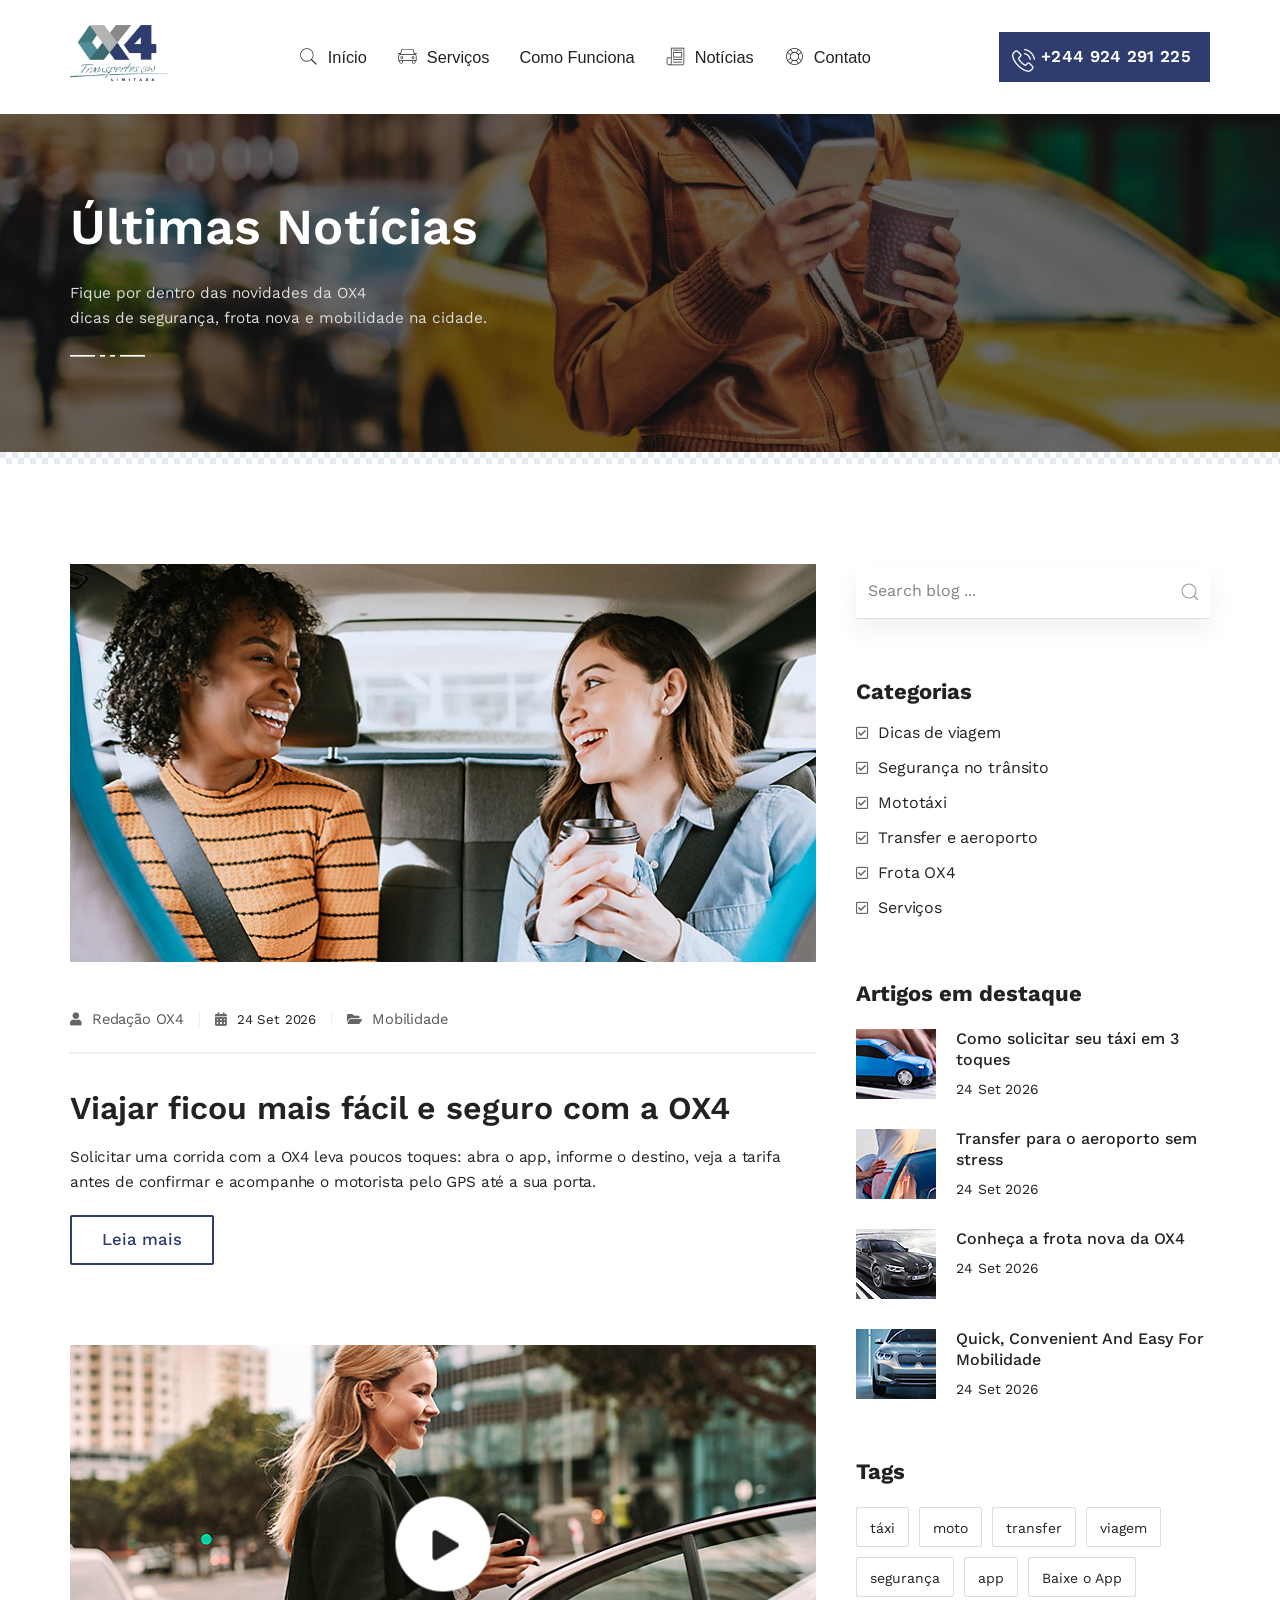
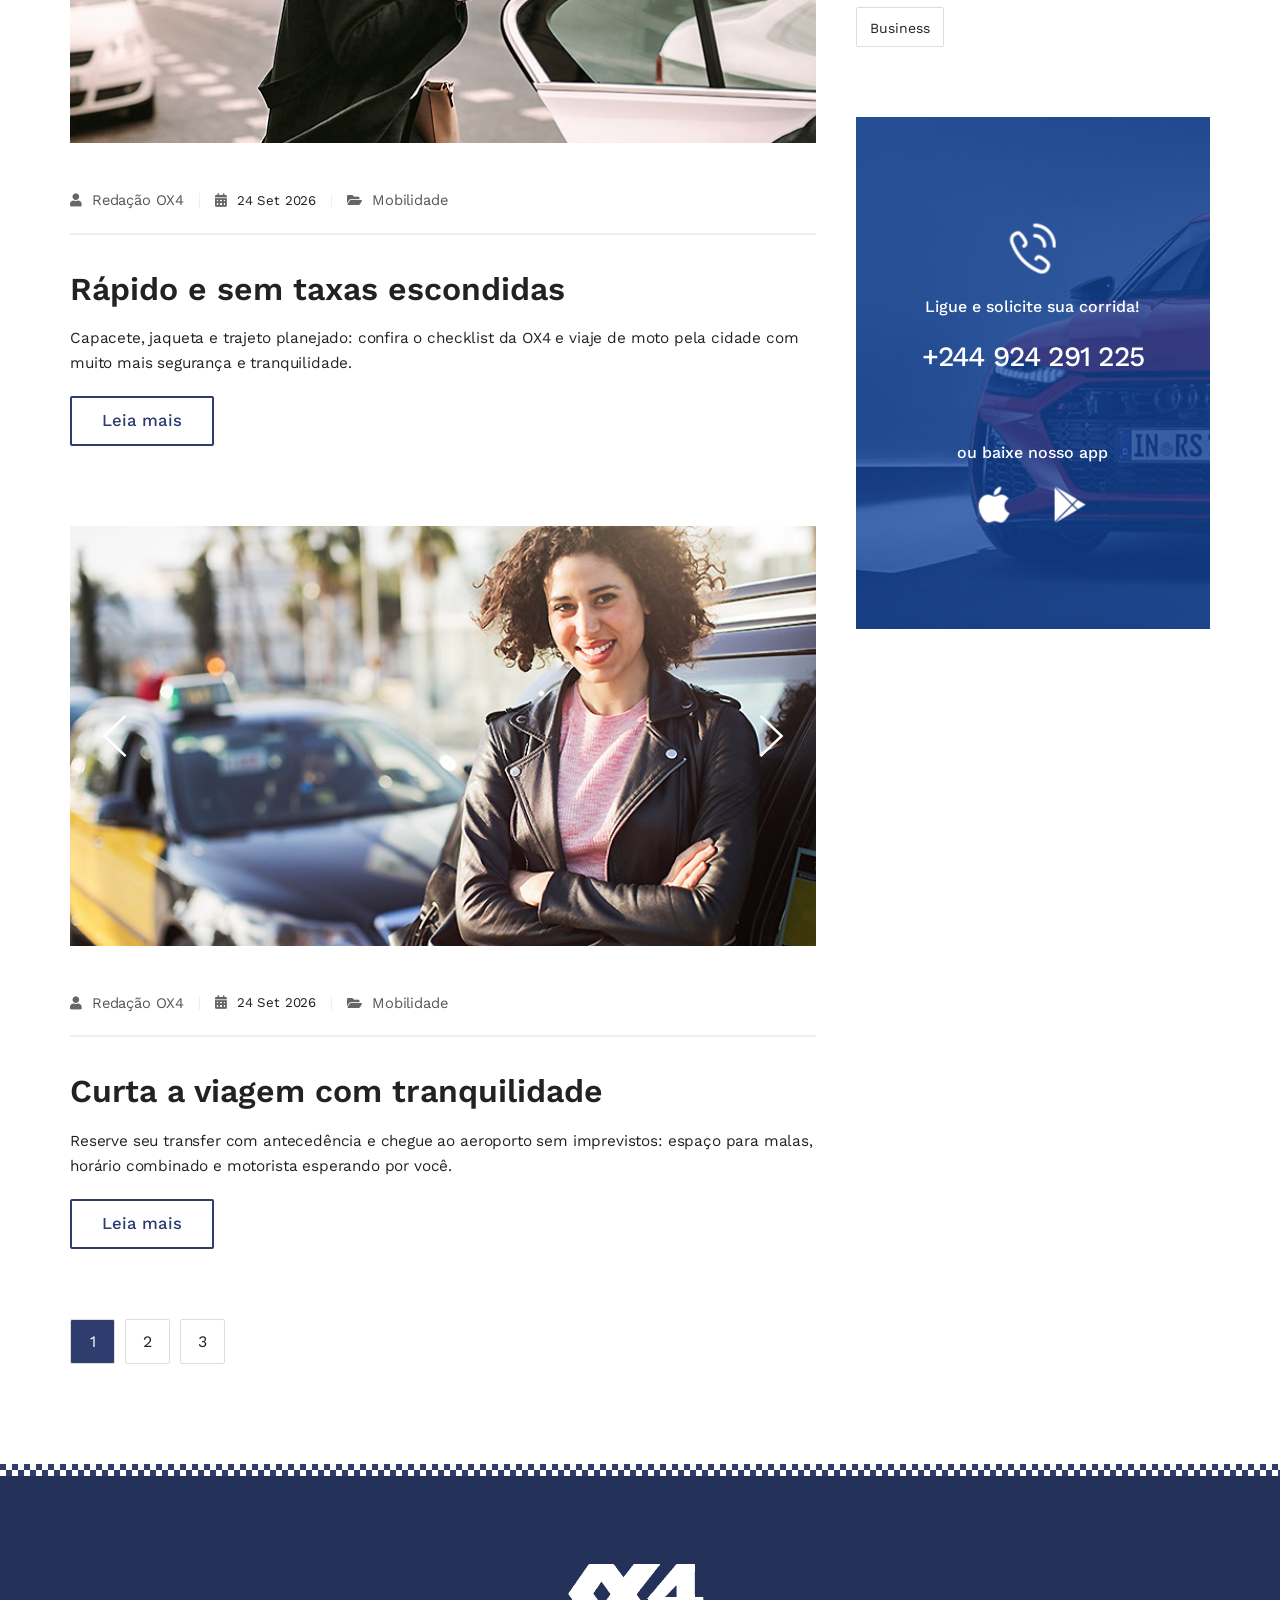
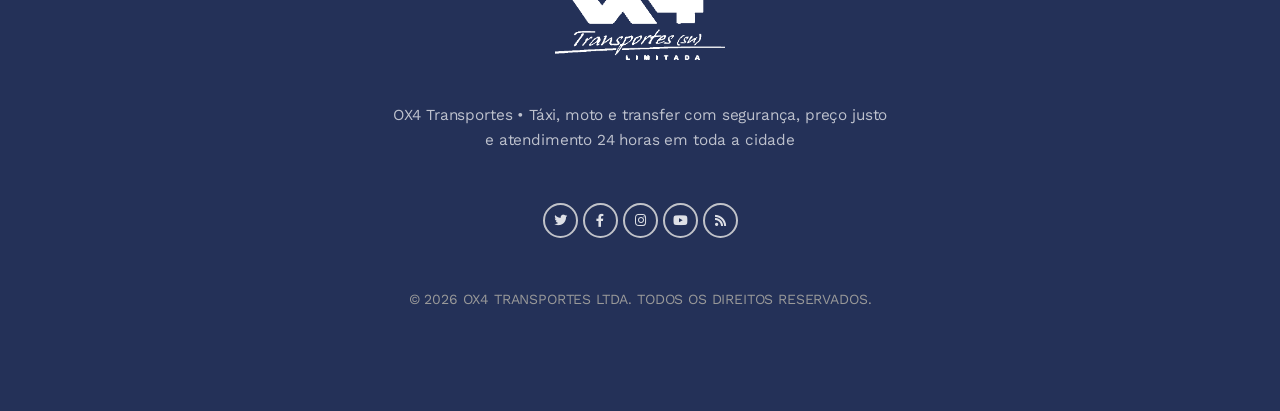
==== commit 1235ad72: "correcoes" ====
--- a/getrider/03_blog-1.html
+++ b/getrider/03_blog-1.html
@@ -154,7 +154,7 @@
                                         <li> <a href="03_blog-1.html#!">Mototáxi</a></li>
                                         <li> <a href="03_blog-1.html#!">Transfer e aeroporto</a></li>
                                         <li> <a href="03_blog-1.html#!">Frota OX4</a></li>
-                                        <li> <a href="03_blog-1.html#!">Pagamentos </a></li>
+                                        <li> <a href="03_blog-1.html#!">Serviços </a></li>
                                     </ul>
                                 </div>
                                 <div class="widjet widjet-list-articles">
